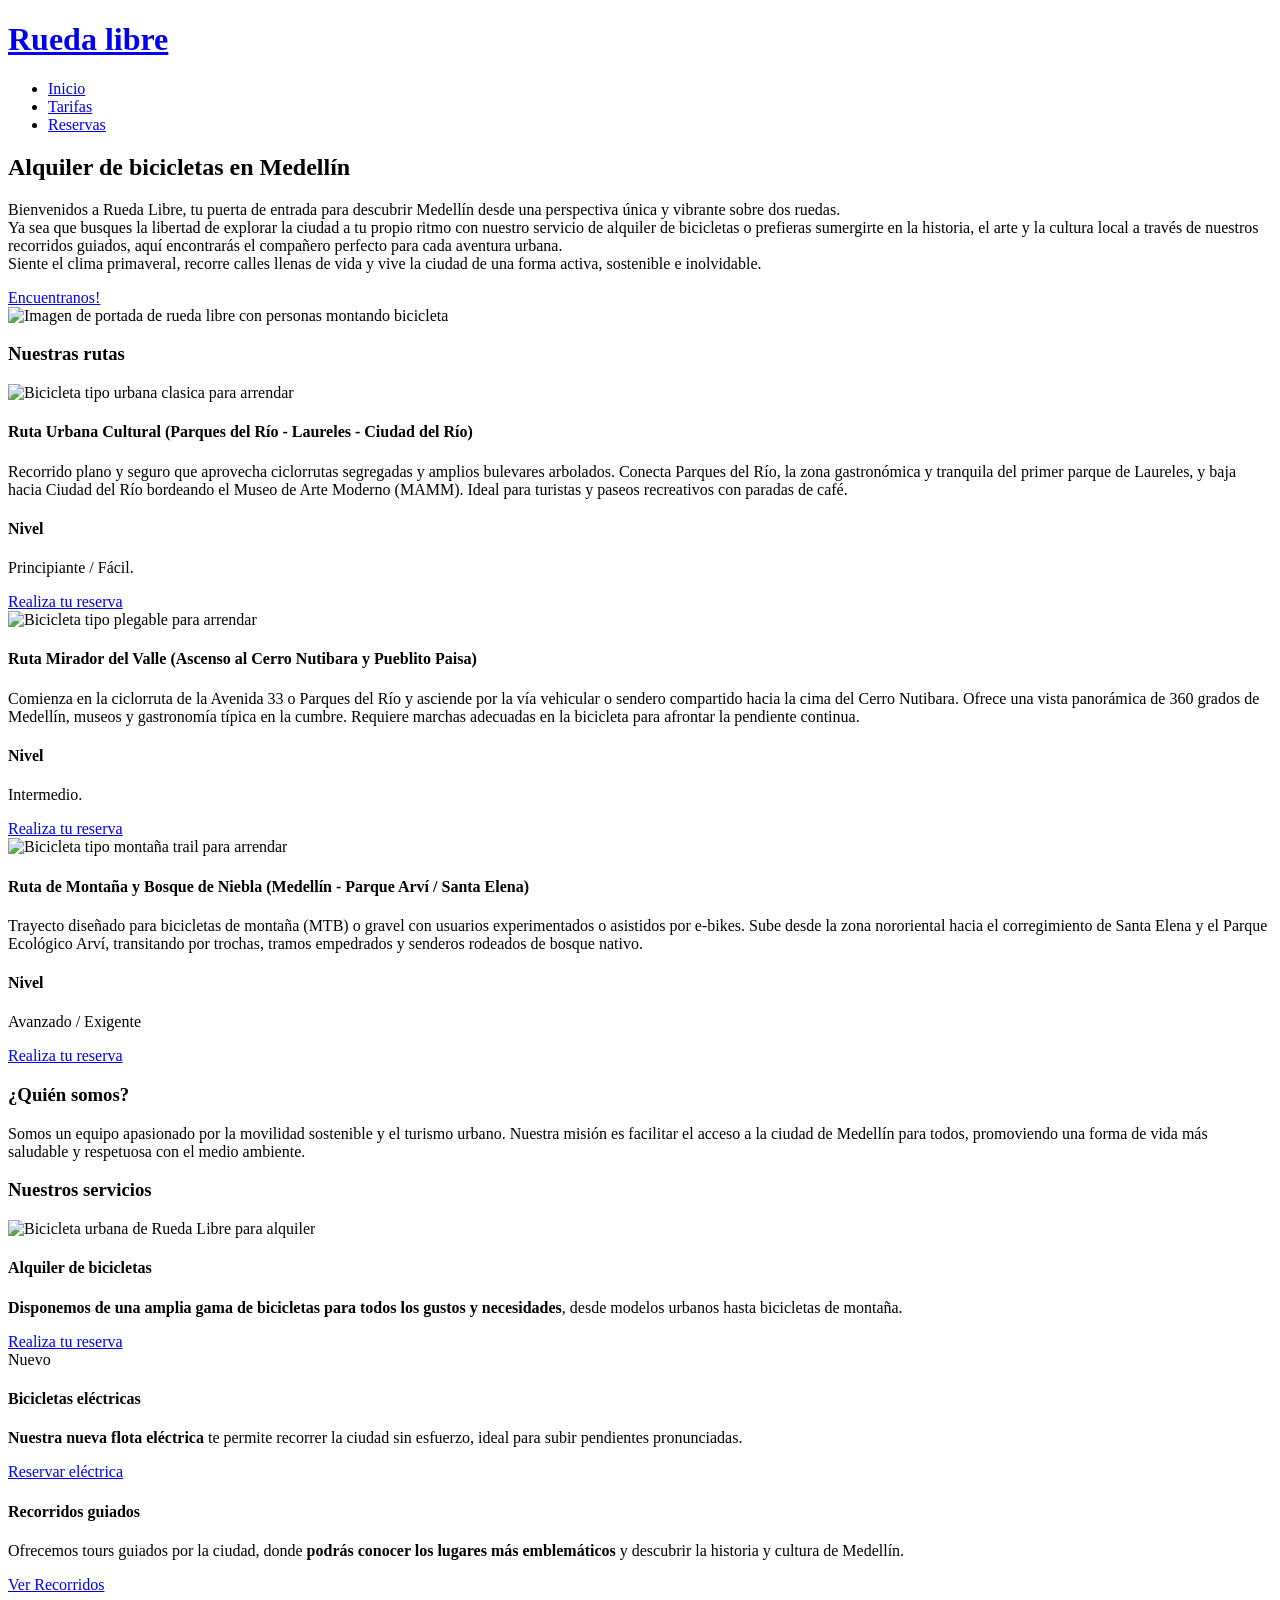
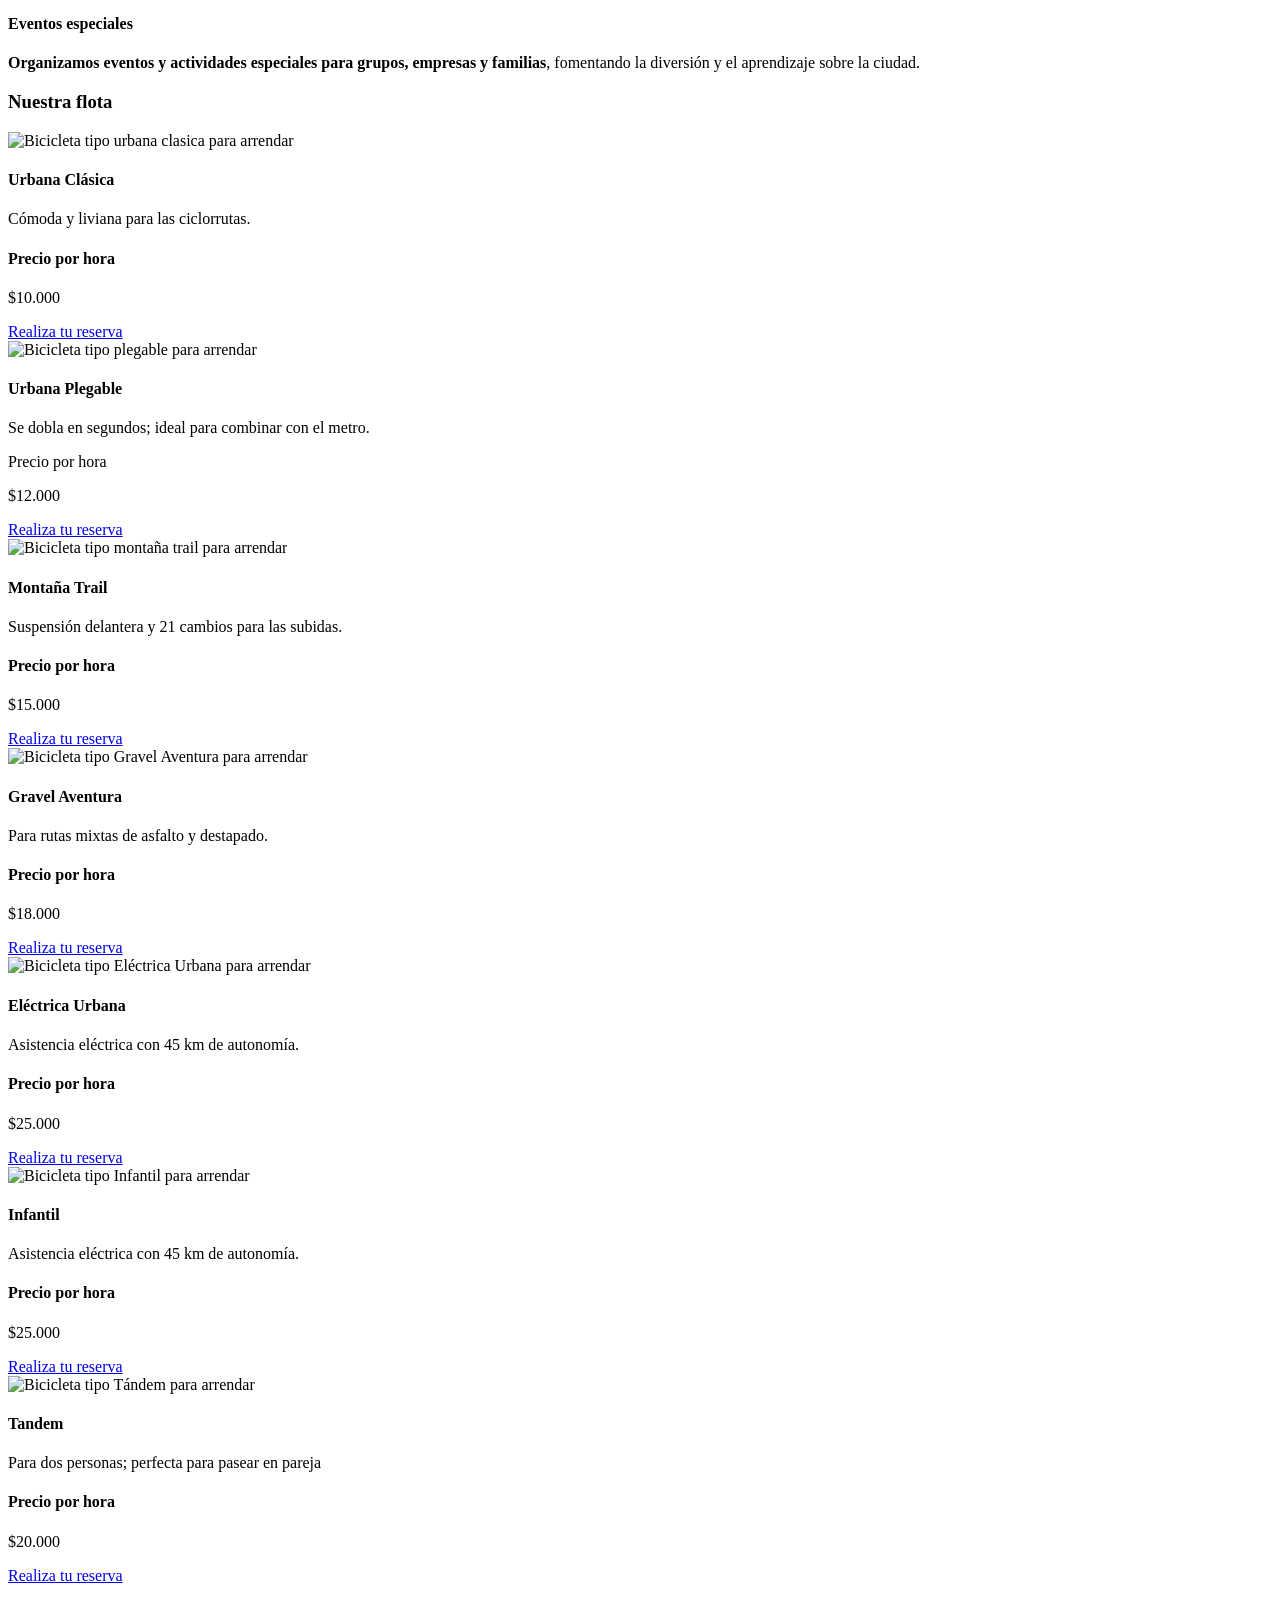
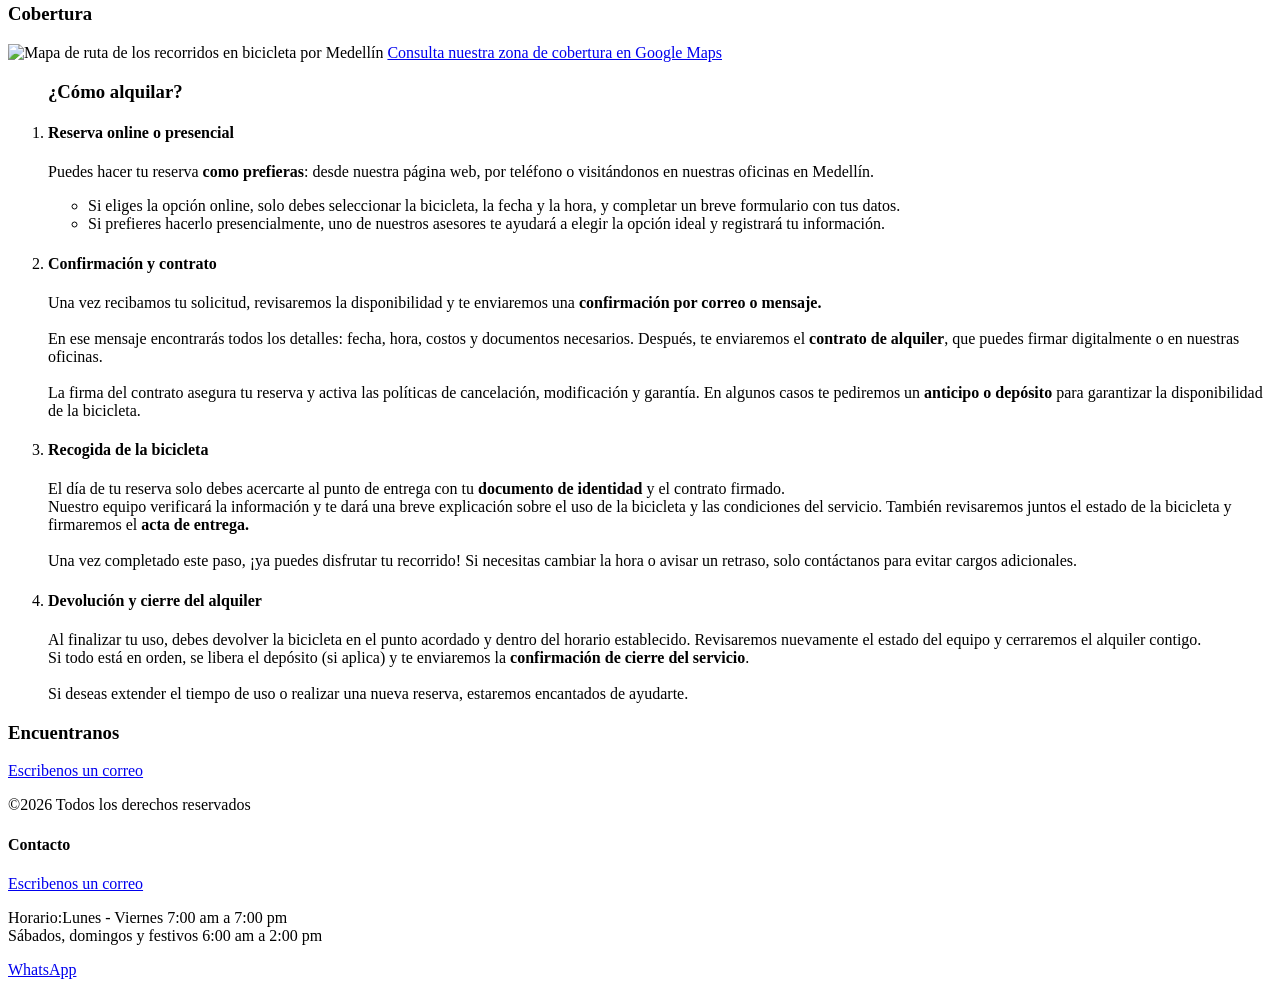
==== index.html @ 71b0d9c7 "feat(repo):Correción de rutas de imagenes inicio" ====
<!DOCTYPE html>
<html lang="es">
<head>
    <meta charset="UTF-8">
    <meta name="viewport" content="width=device-width, initial-scale=1.0">
    <meta name="description" content="Alquiler de bicicletas y recorridos guiados por la ciudad de Medellín">
    <title>Rueda Libre | Alquiler de bicicletas en Medellín</title>
    <link rel="preconnect" href="https://fonts.googleapis.com">
    <link rel="preconnect" href="https://fonts.gstatic.com" crossorigin>
    <link href="https://fonts.googleapis.com/css2?family=Montserrat:ital,wght@0,100..900;1,100..900&family=Open+Sans:ital,wght@0,300..800;1,300..800&family=Roboto:ital,wght@0,100..900;1,100..900&display=swap" rel="stylesheet">   
    <link rel="stylesheet" href="css/styles.css">
</head>

<body>
    <header>
        <a href="index.html" class="titulo">
        <h1 >Rueda libre</h1>
        </a>
        <nav>
            <ul id="menu">
                <li><a href="index.html" class="activo">Inicio</a></li>
                <li><a href=".\paginas\tarifas.html">Tarifas</a></li>
                <li><a href=".\paginas\reservas.html">Reservas</a></li>
            </ul>
        </nav>
        
    </header>

    <main>
        <div>
        <section class="grid-inicio">
            <article class="tarjeta-inicio">
            <h2>Alquiler de bicicletas en Medellín</h2>
            
            <p>Bienvenidos a Rueda Libre, tu puerta de entrada para descubrir Medellín desde una perspectiva única y vibrante sobre dos ruedas. <br>Ya sea que busques la libertad de explorar la ciudad a tu propio ritmo con nuestro servicio de alquiler de bicicletas o prefieras sumergirte en la historia, el arte y la cultura local a través de nuestros recorridos guiados, aquí encontrarás el compañero perfecto para cada aventura urbana. <br> Siente el clima primaveral, recorre calles llenas de vida y vive la ciudad de una forma activa, sostenible e inolvidable.</p>
            
            <a href="#encuentranos" class="btn-accion">Encuentranos!</a>
            </article>
            <section >
            <article>
                <img src=".\img\portada.jpeg" alt="Imagen de portada de rueda libre con personas montando bicicleta" id="imagen-portada">
                
                </section>
                

            </article>
        </div>
        <section class="seccion-flota">
            <h3>Nuestras rutas</h3>
            <div class="rutas-guiadas">
                <article class="tarjeta-rutas-guiadas">     
                    <img src=".\img\ruta1.jpeg" alt="Bicicleta tipo urbana clasica para arrendar" class="imagen-nuestra-flota">
                    <h4>Ruta Urbana Cultural (Parques del Río - Laureles - Ciudad del Río)</h4>
                    <p>Recorrido plano y seguro que aprovecha ciclorrutas segregadas y amplios bulevares arbolados. Conecta Parques del Río, la zona gastronómica y tranquila del primer parque de Laureles, y baja hacia Ciudad del Río bordeando el Museo de Arte Moderno (MAMM). Ideal para turistas y paseos recreativos con paradas de café.</p>
                    <h4>Nivel</h4>
                    <p>Principiante / Fácil.</p>
                    <a href="\paginas\reservas.html" class="btn-accion">Realiza tu reserva</a>
                </article>
                <article class="tarjeta-nuestra-flota">     
                    <img src=".\img\ruta2.jpeg" alt="Bicicleta tipo plegable para arrendar" class="imagen-nuestra-flota">
                    <h4>Ruta Mirador del Valle (Ascenso al Cerro Nutibara y Pueblito Paisa)</h4>
                    <p>Comienza en la ciclorruta de la Avenida 33 o Parques del Río y asciende por la vía vehicular o sendero compartido hacia la cima del Cerro Nutibara. Ofrece una vista panorámica de 360 grados de Medellín, museos y gastronomía típica en la cumbre. Requiere marchas adecuadas en la bicicleta para afrontar la pendiente continua.</p>
                    <h4>Nivel</h4>
                    <p>Intermedio.</p>
                    <a href="\paginas\reservas.html" class="btn-accion">Realiza tu reserva</a>
                </article>
                <article class="tarjeta-nuestra-flota">     
                    <img src=".\img\ruta3.jpeg" alt="Bicicleta tipo montaña trail para arrendar" class="imagen-nuestra-flota">
                    <h4>Ruta de Montaña y Bosque de Niebla (Medellín - Parque Arví / Santa Elena)</h4>
                    <p>Trayecto diseñado para bicicletas de montaña (MTB) o gravel con usuarios experimentados o asistidos por e-bikes. Sube desde la zona nororiental hacia el corregimiento de Santa Elena y el Parque Ecológico Arví, transitando por trochas, tramos empedrados y senderos rodeados de bosque nativo.</p>
                    <h4>Nivel</h4>
                    <p>Avanzado / Exigente</p>
                    <a href="\paginas\reservas.html" class="btn-accion">Realiza tu reserva</a>
                </article>
            </div>
        </section>
        <h3>¿Quién somos?</h3>
        <p>Somos un equipo apasionado por la movilidad sostenible y el turismo urbano. Nuestra misión es facilitar el acceso a la ciudad de Medellín para todos, promoviendo una forma de vida más saludable y respetuosa con el medio ambiente.</p>

        <section>
            <h3>Nuestros servicios</h3>        
            
            <div class="contenedor-servicios">
                <article class="tarjeta-servicio">
                    <img src=".\img\bicicleta.png" alt="Bicicleta urbana de Rueda Libre para alquiler" id="imagen-nuestros-servicios">
                    <h4>Alquiler de bicicletas</h4>
                    <p><strong>Disponemos de una amplia gama de bicicletas para todos los gustos y necesidades</strong>, desde modelos urbanos hasta bicicletas de montaña.</p>
                    <a href="\paginas\reservas.html" class="btn-accion">Realiza tu reserva</a>
                </article>

                <article class="tarjeta-servicio">
                    <span class="etiqueta-nuevo">Nuevo</span>
                    <h4>Bicicletas eléctricas</h4>
                    <p><strong>Nuestra nueva flota eléctrica</strong> te permite recorrer la ciudad sin esfuerzo, ideal para subir pendientes pronunciadas.</p>
                    <a href="paginas/reservas.html" class="btn-accion">Reservar eléctrica</a>
                </article>

                <article class="tarjeta-servicio">
                    <h4>Recorridos guiados</h4>
                    <p>Ofrecemos tours guiados por la ciudad, donde <strong>podrás conocer los lugares más emblemáticos</strong> y descubrir la historia y cultura de Medellín.</p>
                    <a href=".\paginas\tarifas.html#recorridos" class="btn-accion">Ver Recorridos</a>
                </article>

                <article class="tarjeta-servicio">
                    <h4>Eventos especiales</h4>
                    <p><strong>Organizamos eventos y actividades especiales para grupos, empresas y familias</strong>, fomentando la diversión y el aprendizaje sobre la ciudad.</p>
                </article>
            </div>
        </section>
        <section class="seccion-flota">
            <h3>Nuestra flota</h3>
            <div class="grid-flota">
                <article class="tarjeta-nuestra-flota">     
                    <img src=".\img\urbana-clasica.png" alt="Bicicleta tipo urbana clasica para arrendar" class="imagen-nuestra-flota">
                    <h4>Urbana Clásica</h4>
                    <p>Cómoda y liviana para las ciclorrutas.</p>
                    <h4>Precio por hora</h4>
                    <p>$10.000</p>
                    <a href="\paginas\reservas.html" class="btn-accion">Realiza tu reserva</a>
                </article>
                <article class="tarjeta-nuestra-flota">     
                    <img src=".\img\plegable.png" alt="Bicicleta tipo plegable para arrendar" class="imagen-nuestra-flota">
                    <h4>Urbana Plegable</h4>
                    <p>Se dobla en segundos; ideal para combinar con el metro.</p>
                    <git h4>Precio por hora</git>
                    <p>$12.000</p>
                    <a href="\paginas\reservas.html" class="btn-accion">Realiza tu reserva</a>
                </article>
                <article class="tarjeta-nuestra-flota">     
                    <img src=".\img\trail.avif" alt="Bicicleta tipo montaña trail para arrendar" class="imagen-nuestra-flota">
                    <h4>Montaña Trail</h4>
                    <p>Suspensión delantera y 21 cambios para las subidas.</p>
                    <h4>Precio por hora</h4>
                    <p>$15.000</p>
                    <a href="\paginas\reservas.html" class="btn-accion">Realiza tu reserva</a>
                </article>
                <article class="tarjeta-nuestra-flota">     
                    <img src=".\img\gravel.webp" alt="Bicicleta tipo Gravel Aventura para arrendar" class="imagen-nuestra-flota">
                    <h4>Gravel Aventura</h4>
                    <p>Para rutas mixtas de asfalto y destapado.</p>
                    <h4>Precio por hora</h4>
                    <p>$18.000</p>
                    <a href="\paginas\reservas.html" class="btn-accion">Realiza tu reserva</a>
                </article>
                <article class="tarjeta-nuestra-flota">     
                    <img src=".\img\electrica.png" alt="Bicicleta tipo Eléctrica Urbana para arrendar" class="imagen-nuestra-flota">
                    <h4>Eléctrica Urbana</h4>
                    <p>Asistencia eléctrica con 45 km de autonomía.</p>
                    <h4>Precio por hora</h4>
                    <p>$25.000</p>
                    <a href="\paginas\reservas.html" class="btn-accion">Realiza tu reserva</a>
                </article>
                <article class="tarjeta-nuestra-flota">     
                    <img src=".\img\infantil.avif" alt="Bicicleta tipo Infantil para arrendar" class="imagen-nuestra-flota">
                    <h4>Infantil</h4>
                    <p>Asistencia eléctrica con 45 km de autonomía.</p>
                    <h4>Precio por hora</h4>
                    <p>$25.000</p>
                    <a href="\paginas\reservas.html" class="btn-accion">Realiza tu reserva</a>
                </article>
                </article>
                <article class="tarjeta-nuestra-flota">     
                    <img src=".\img\tandem.webp" alt="Bicicleta tipo Tándem para arrendar" class="imagen-nuestra-flota">
                    <h4>Tandem</h4>
                    <p>Para dos personas; perfecta para pasear en pareja</p>
                    <h4>Precio por hora</h4>
                    <p>$20.000</p>
                    <a href="\paginas\reservas.html" class="btn-accion">Realiza tu reserva</a>
                </article>

            </div>


        </section>

        
        
        <aside class="cobertura">
            <h3>Cobertura</h3>
            <img src=".\img\OIP.webp" alt="Mapa de ruta de los recorridos en bicicleta por Medellín" class="imagen-cobertura">
            <a href="https://www.google.com/maps/@6.2470823,-75.5644168,12.75z?entry=ttu&g_ep=EgoyMDI2MTAxOC4wIKXMDSoASAFQAw%3D%3D" >Consulta nuestra zona de cobertura en Google Maps</a>
        </aside>

        <ol>
            <article>
                <h3>¿Cómo alquilar?</h3>
                <li>
                    <h4>Reserva online o presencial</h4>
                    <p>Puedes hacer tu reserva <strong>como prefieras</strong>: desde nuestra página web, por teléfono o visitándonos en nuestras oficinas en Medellín.</p>
                    <ul>
                        <li>Si eliges la opción online, solo debes seleccionar la bicicleta, la fecha y la hora, y completar un breve formulario con tus datos.</li>
                        <li>Si prefieres hacerlo presencialmente, uno de nuestros asesores te ayudará a elegir la opción ideal y registrará tu información.</li>
                    </ul>
                </li>
                
                <li>
                    <h4>Confirmación y contrato</h4>
                    <p>Una vez recibamos tu solicitud, revisaremos la disponibilidad y te enviaremos una <strong>confirmación por correo o mensaje.</strong><br><br>
                    En ese mensaje encontrarás todos los detalles: fecha, hora, costos y documentos necesarios.
                    Después, te enviaremos el <strong>contrato de alquiler</strong>, que puedes firmar digitalmente o en nuestras oficinas.<br><br>
                    La firma del contrato asegura tu reserva y activa las políticas de cancelación, modificación y garantía. En algunos casos te pediremos un <strong>anticipo o depósito</strong> para garantizar la disponibilidad de la bicicleta.</p>
                </li>
                
                <li>
                    <h4>Recogida de la bicicleta</h4>
                    <p>El día de tu reserva solo debes acercarte al punto de entrega con tu <strong>documento de identidad</strong> y el contrato firmado. <br>
                    Nuestro equipo verificará la información y te dará una breve explicación sobre el uso de la bicicleta y las condiciones del servicio.
                    También revisaremos juntos el estado de la bicicleta y firmaremos el <strong>acta de entrega.</strong> <br> <br>
                    Una vez completado este paso, ¡ya puedes disfrutar tu recorrido!
                    Si necesitas cambiar la hora o avisar un retraso, solo contáctanos para evitar cargos adicionales.</p>
                </li>
                
                <li>
                    <h4>Devolución y cierre del alquiler</h4>
                    <p>Al finalizar tu uso, debes devolver la bicicleta en el punto acordado y dentro del horario establecido.
                    Revisaremos nuevamente el estado del equipo y cerraremos el alquiler contigo. <br>
                    Si todo está en orden, se libera el depósito (si aplica) y te enviaremos la <strong>confirmación de cierre del servicio</strong>. <br> <br>
                    Si deseas extender el tiempo de uso o realizar una nueva reserva, estaremos encantados de ayudarte.</p>
                </li>
            </article>
        </ol>

        <h3 id="encuentranos">Encuentranos</h3>
        <a href="mailto:proyectosriwi@gmail.com">Escribenos un correo</a>
    </main>

    <footer>
        <p>&copy2026 Todos los derechos reservados</p>
        <div class="contacto">
        <h4>Contacto</h4>
        <a href="mailto:proyectosriwi@gmail.com">Escribenos un correo</a>
        </div>
        <p> Horario:Lunes - Viernes
            7:00 am a 7:00 pm <br>
            Sábados, domingos y festivos
            6:00 am a 2:00 pm
        </p>
    </footer>

    
    <a href="https://wa.me/573000000000" class="flotante-whatsapp" target="_blank" rel="noopener noreferrer">WhatsApp</a>
</body>
</html>
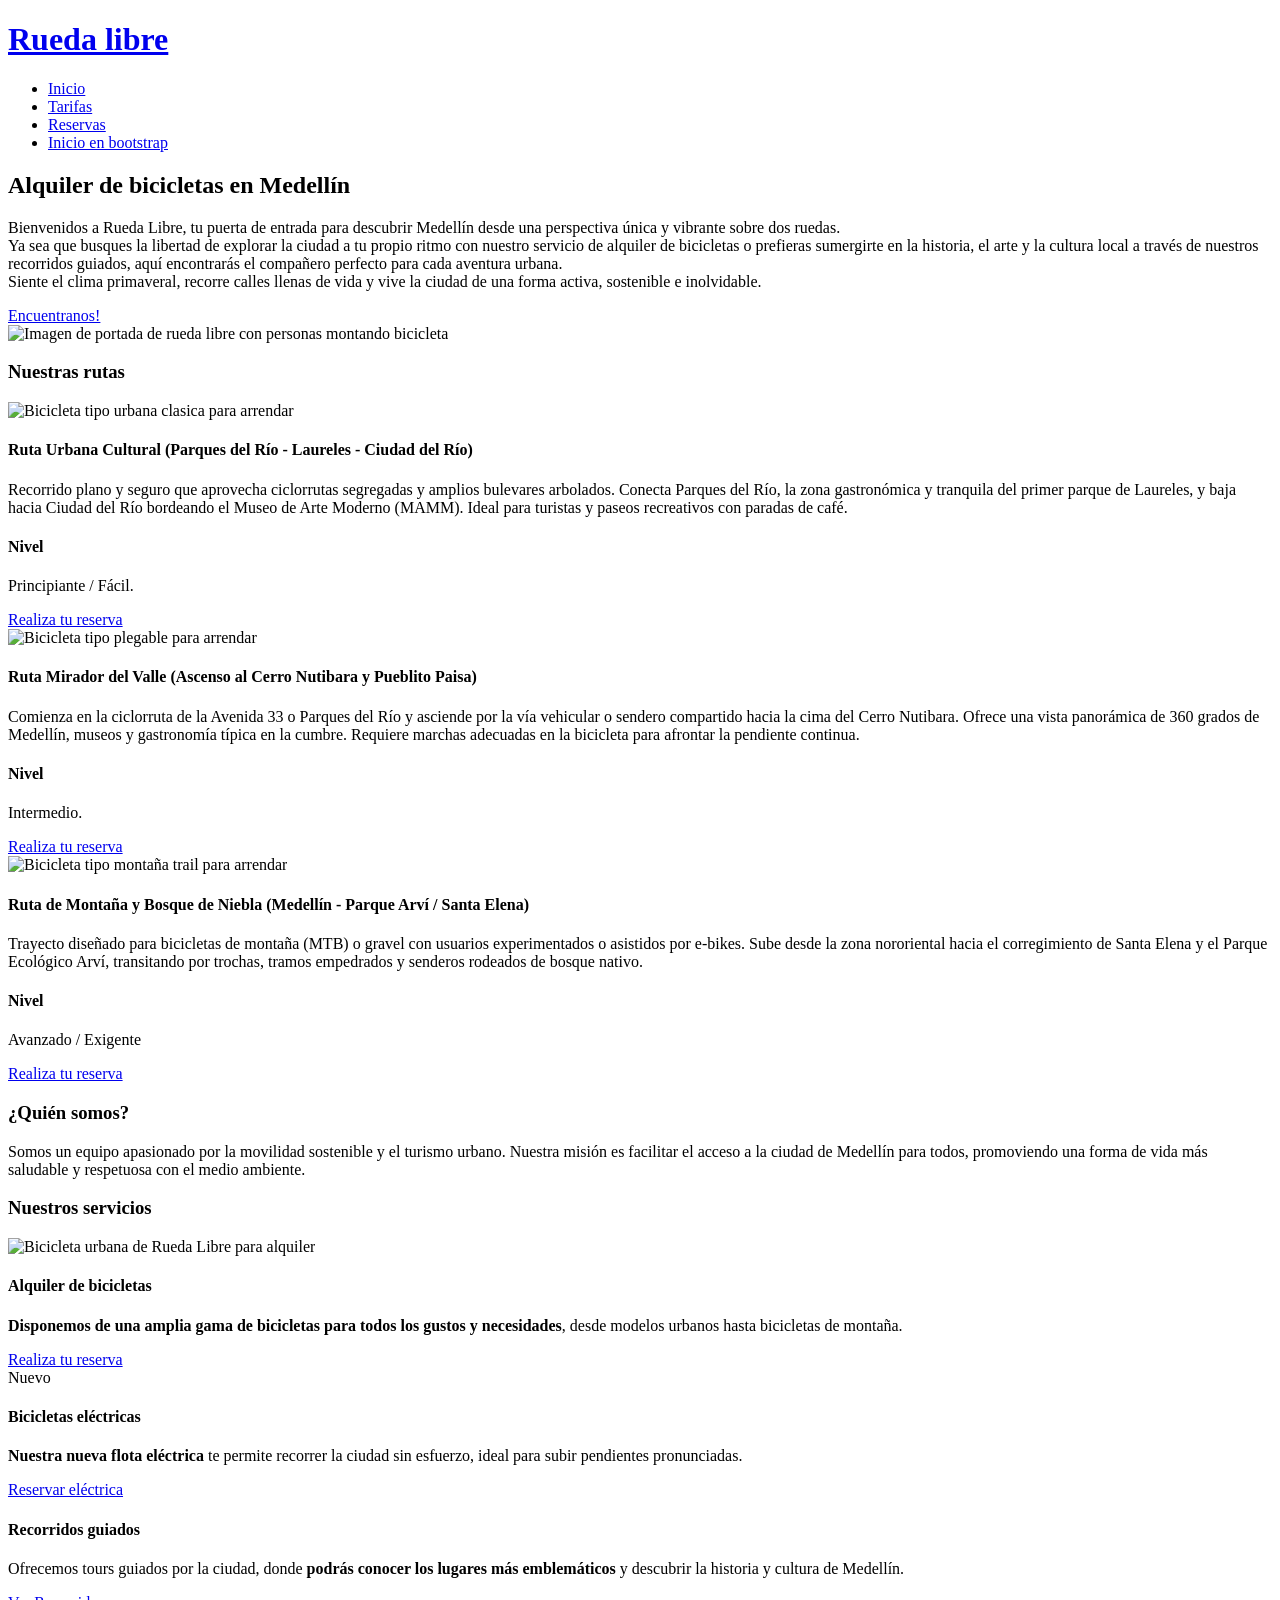
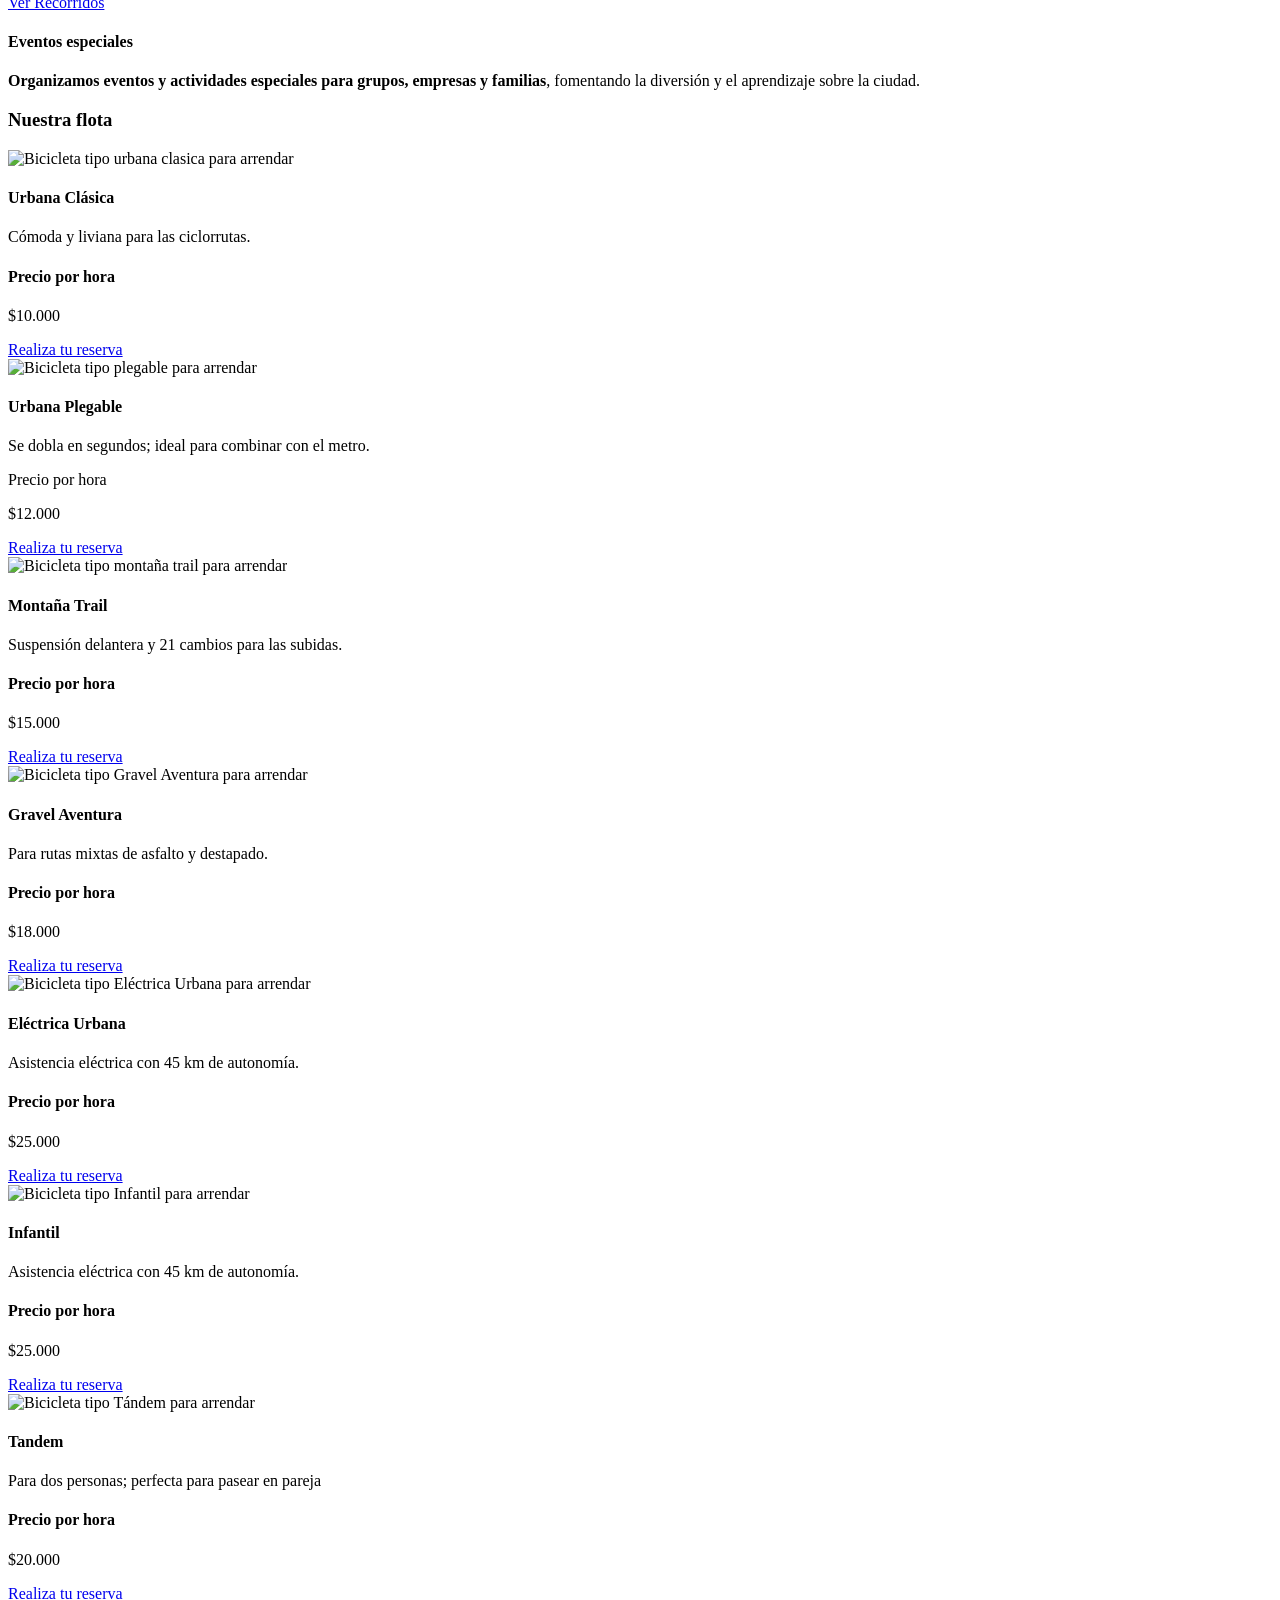
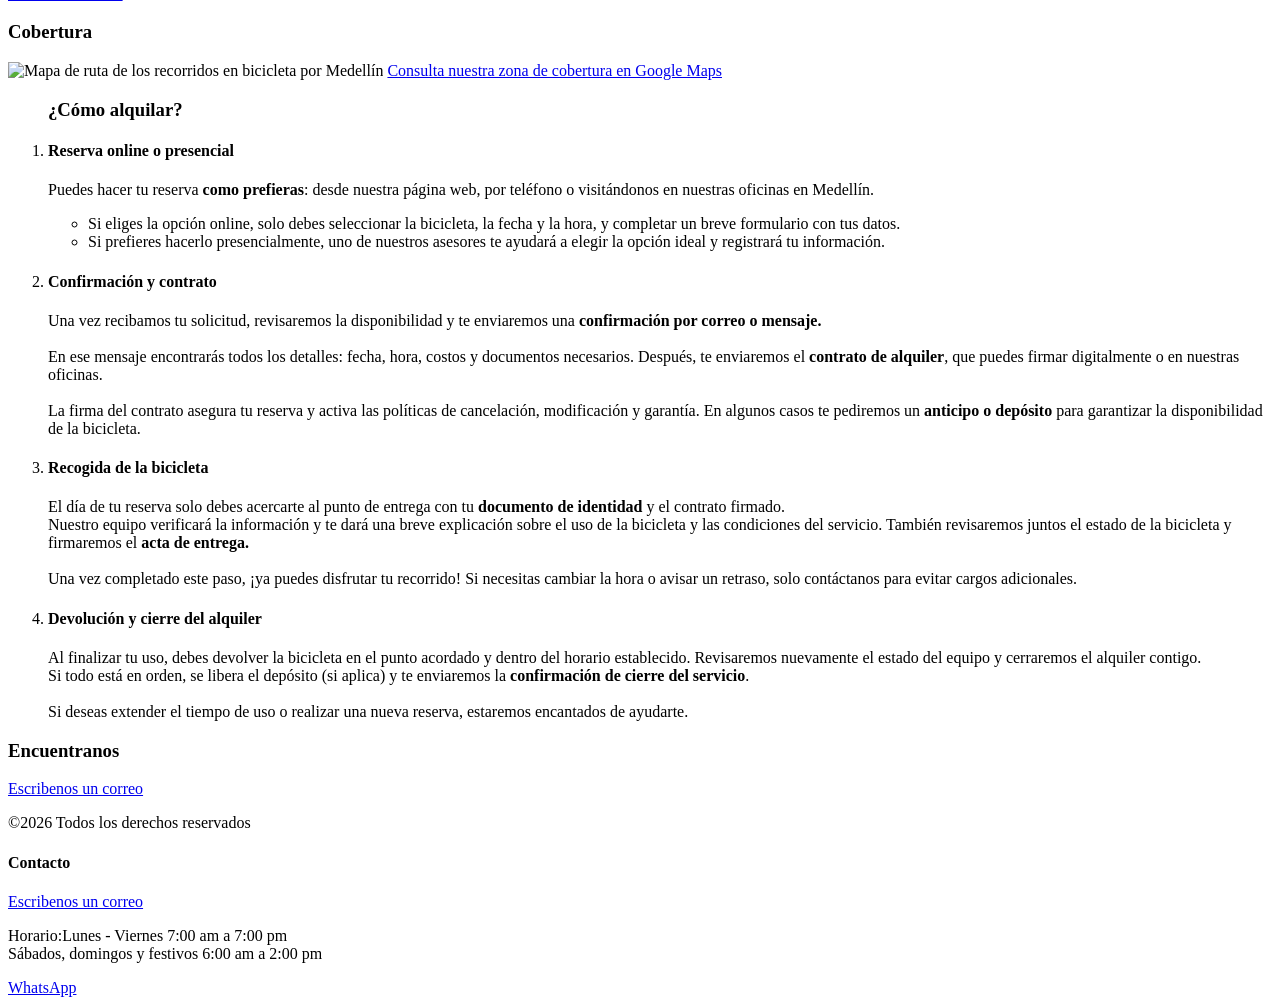
==== commit 26b5e8f8: "Inicio adaptado a bootstrap | Día 2 reto 3 finalizado" ====
--- a/index.html
+++ b/index.html
@@ -21,6 +21,7 @@
                 <li><a href="index.html" class="activo">Inicio</a></li>
                 <li><a href=".\paginas\tarifas.html">Tarifas</a></li>
                 <li><a href=".\paginas\reservas.html">Reservas</a></li>
+                <li><a href=".\paginas\index-bootstrap.html">Inicio en bootstrap</a></li>
             </ul>
         </nav>
         
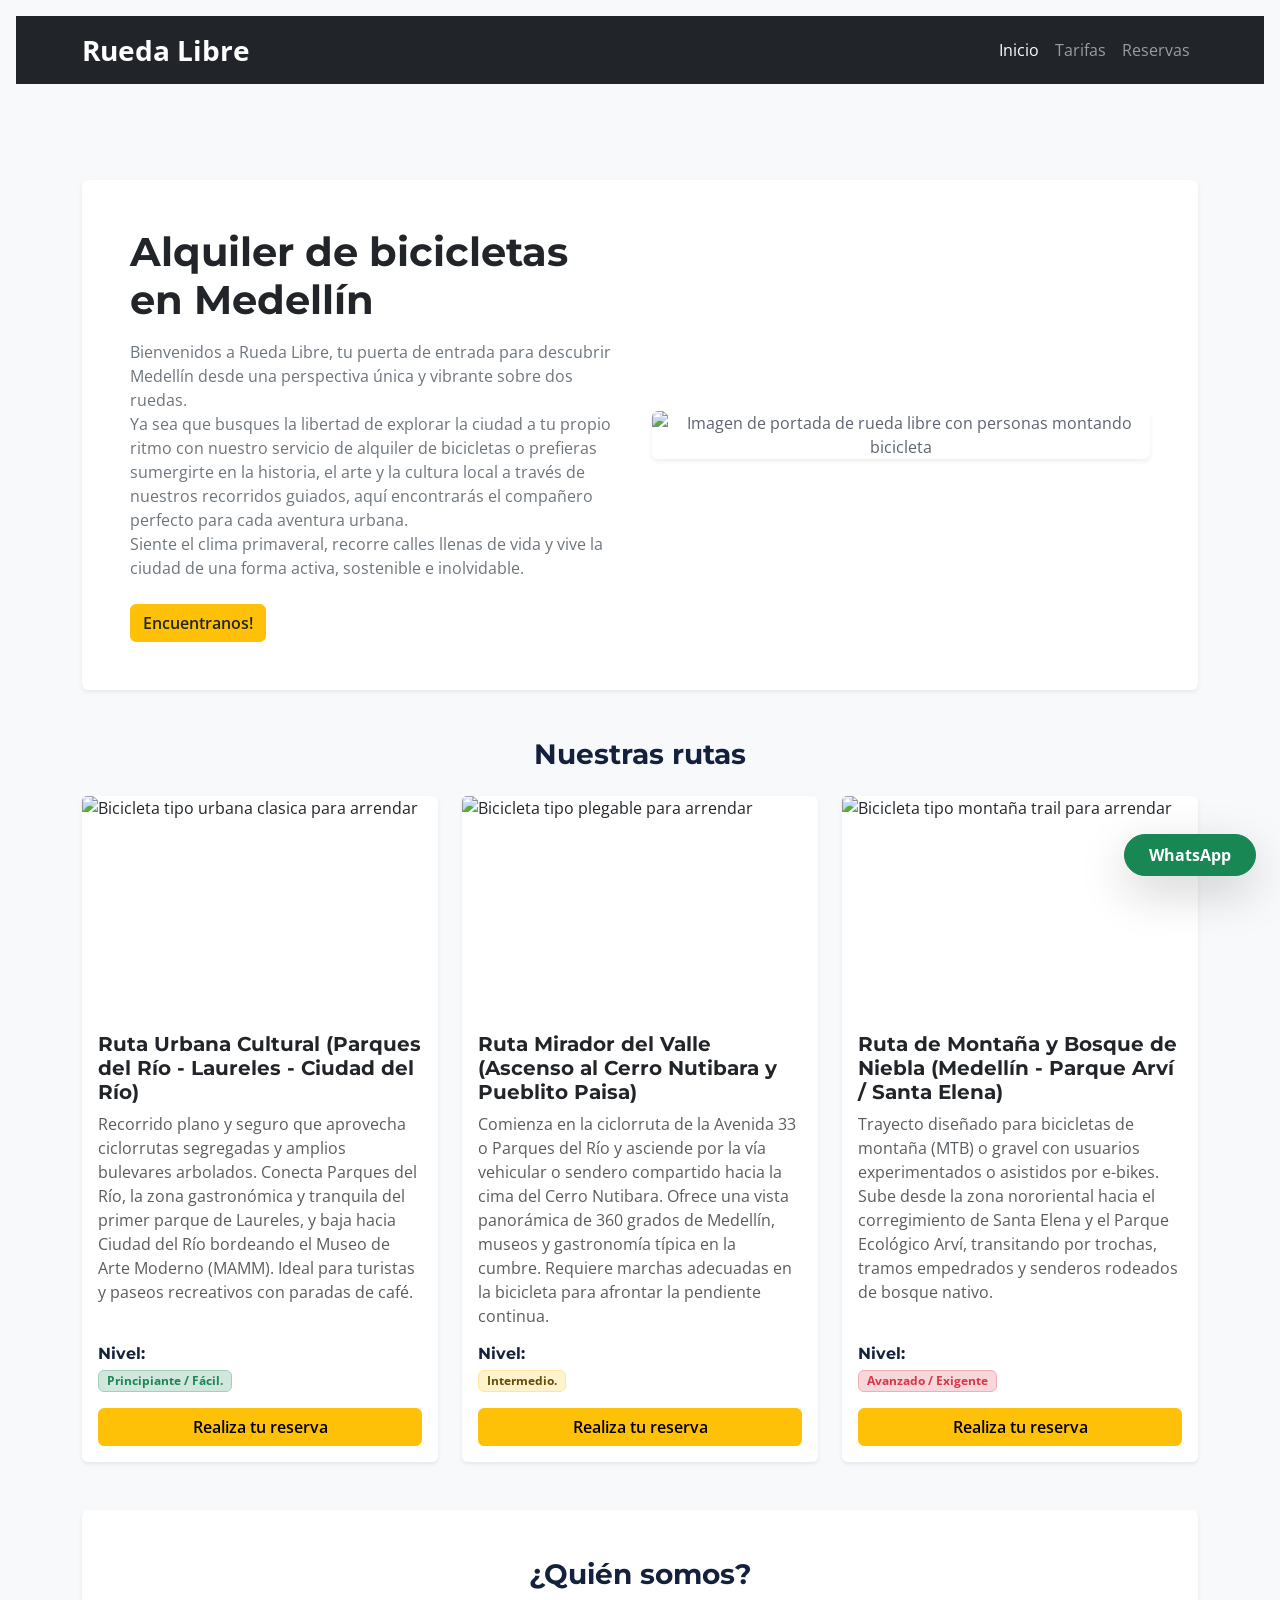
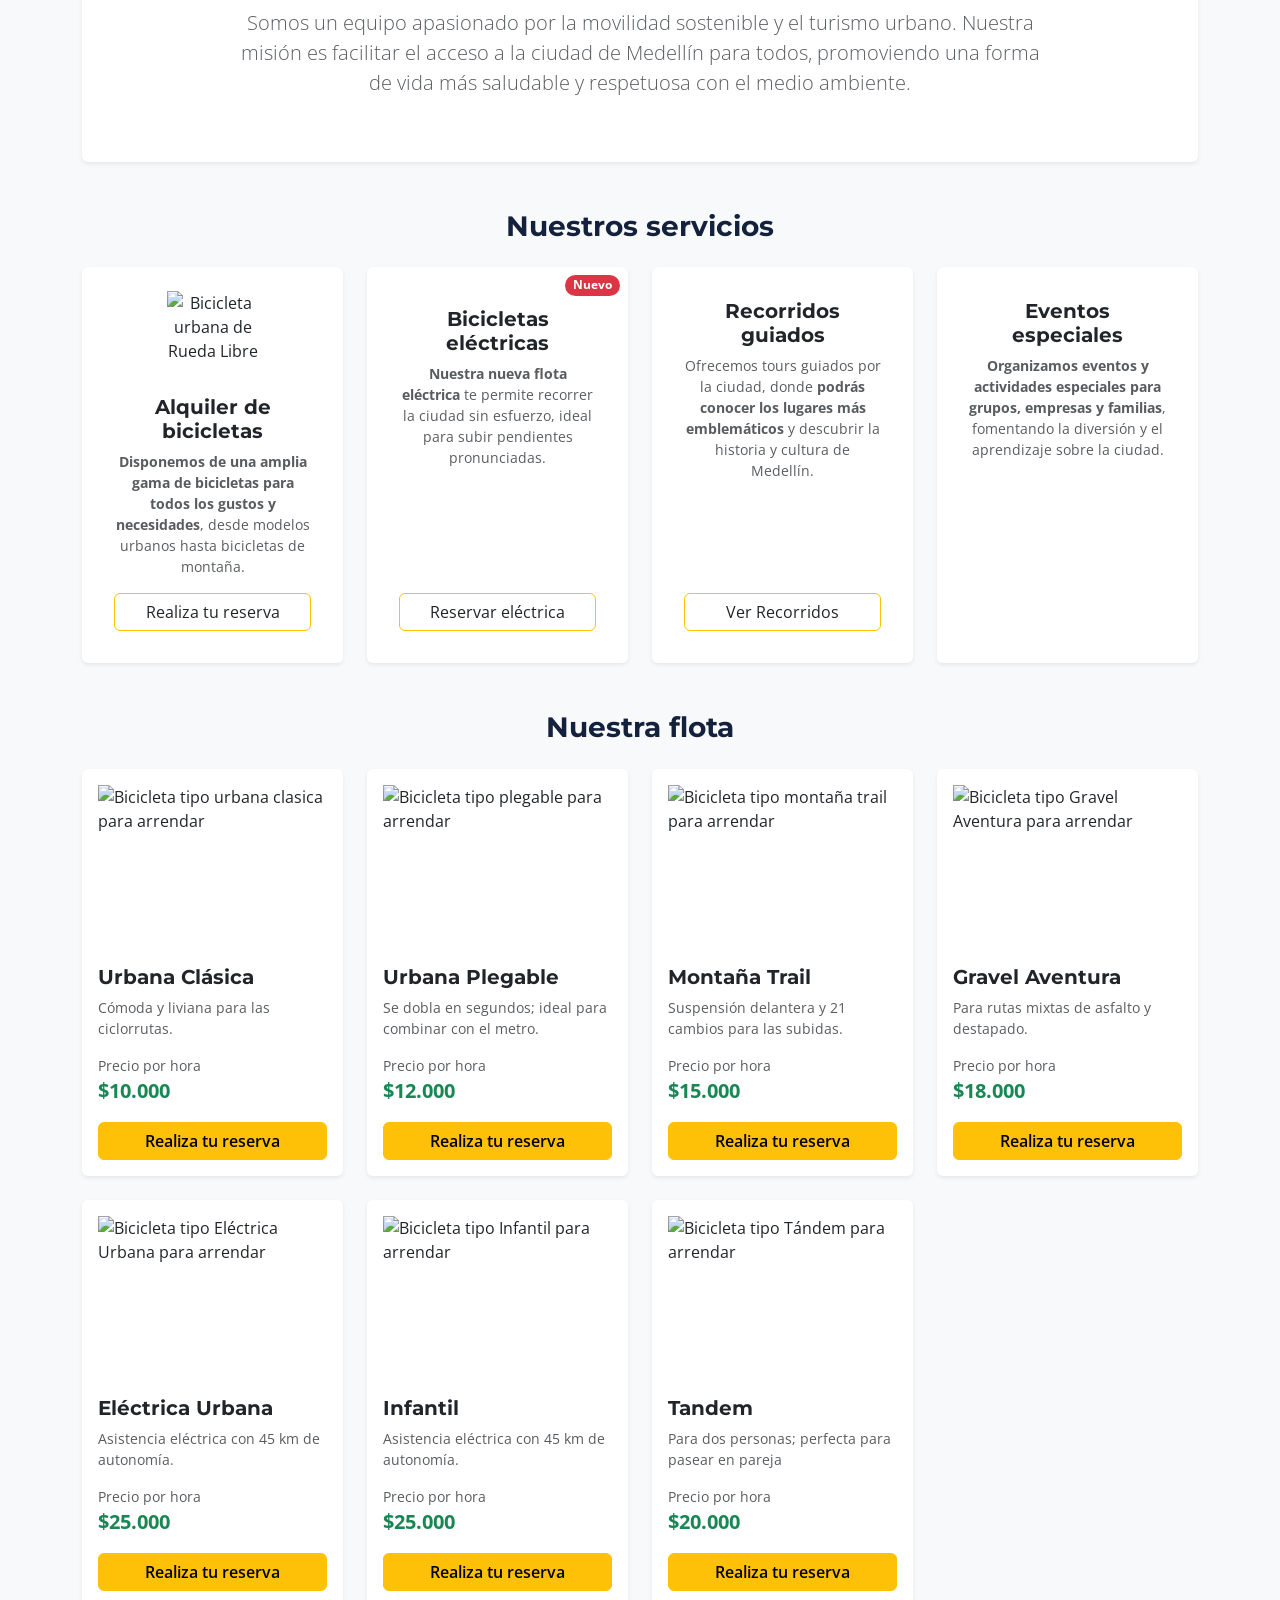
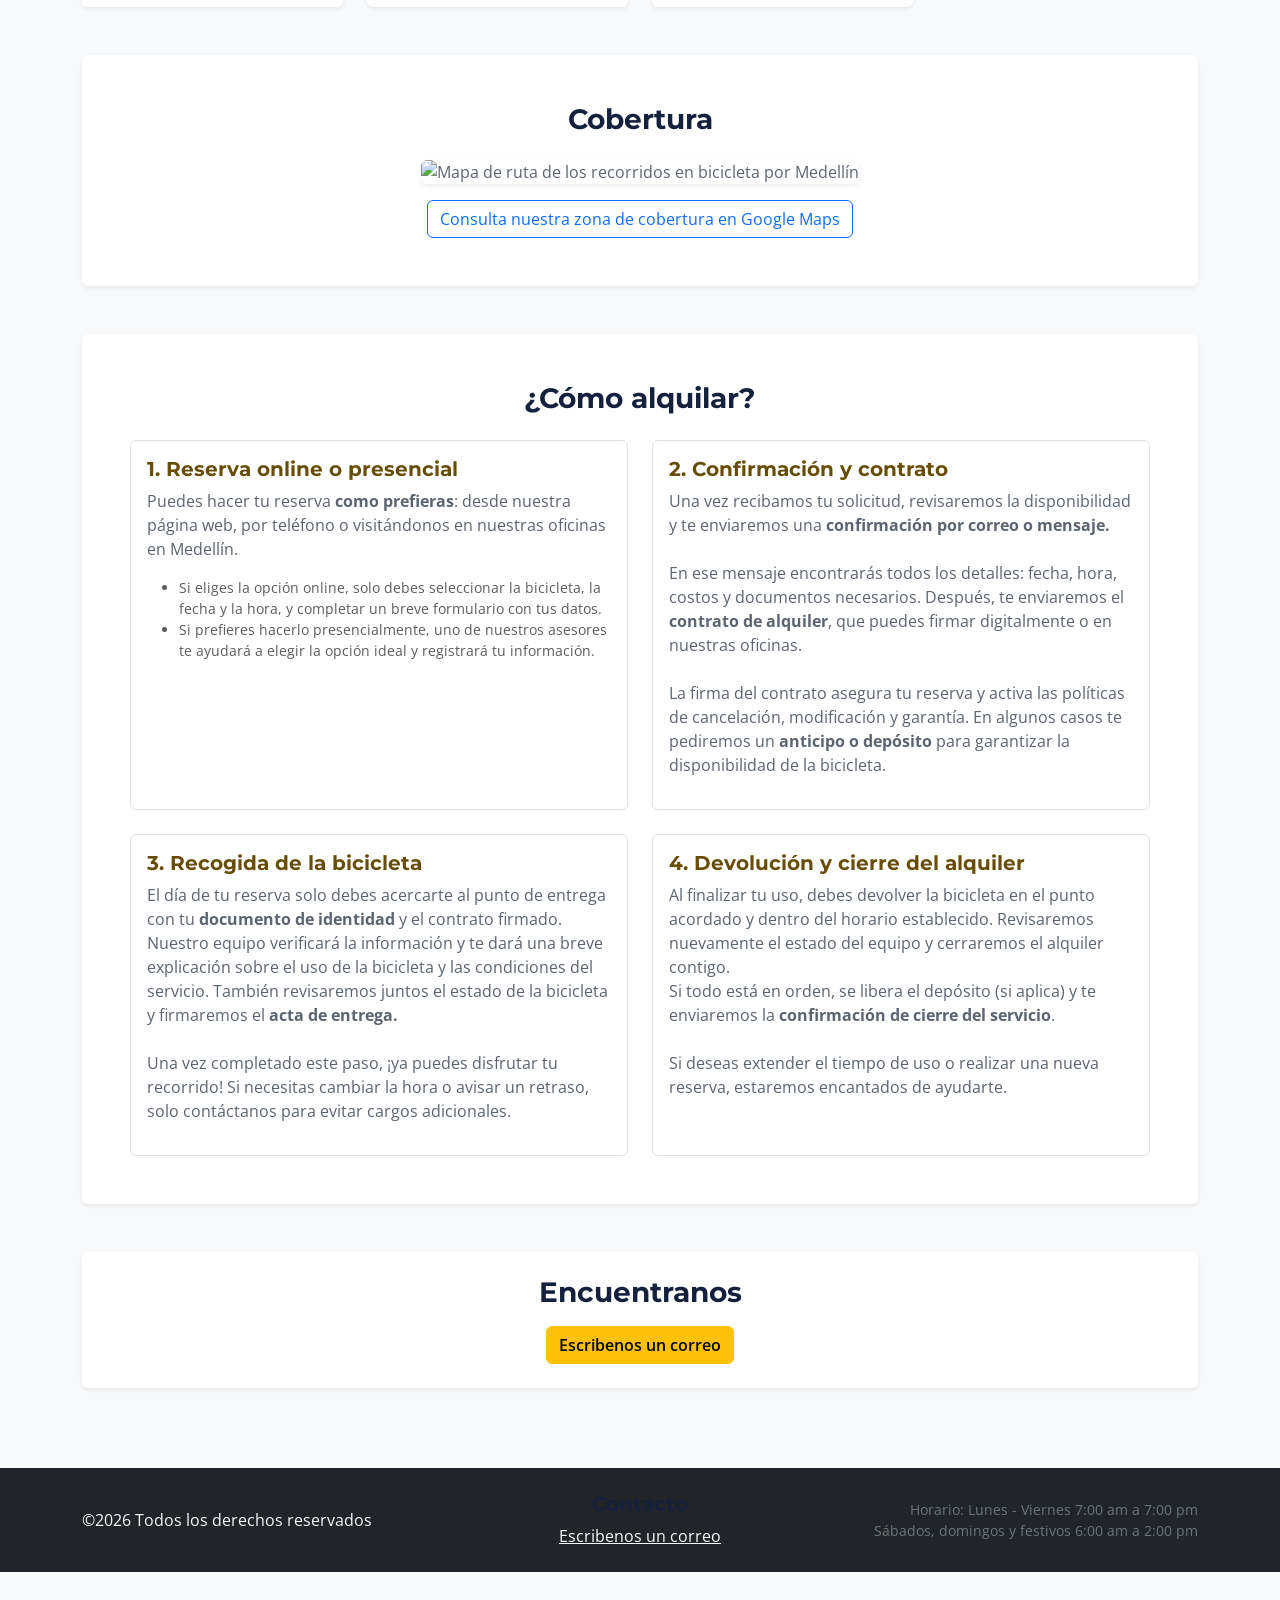
==== commit 57d2b929: "mitad de reto 4 semana 2" ====
--- a/index.html
+++ b/index.html
@@ -1,244 +1,799 @@
-<!DOCTYPE html>
+<!doctype html>
 <html lang="es">
-<head>
-    <meta charset="UTF-8">
-    <meta name="viewport" content="width=device-width, initial-scale=1.0">
-    <meta name="description" content="Alquiler de bicicletas y recorridos guiados por la ciudad de Medellín">
-    <title>Rueda Libre | Alquiler de bicicletas en Medellín</title>
-    <link rel="preconnect" href="https://fonts.googleapis.com">
-    <link rel="preconnect" href="https://fonts.gstatic.com" crossorigin>
-    <link href="https://fonts.googleapis.com/css2?family=Montserrat:ital,wght@0,100..900;1,100..900&family=Open+Sans:ital,wght@0,300..800;1,300..800&family=Roboto:ital,wght@0,100..900;1,100..900&display=swap" rel="stylesheet">   
-    <link rel="stylesheet" href="css/styles.css">
-</head>
-
-<body>
-    <header>
-        <a href="index.html" class="titulo">
-        <h1 >Rueda libre</h1>
+    <head>
+        <meta charset="UTF-8" />
+        <meta name="viewport" content="width=device-width, initial-scale=1.0" />
+        <meta
+            name="description"
+            content="Alquiler de bicicletas y recorridos guiados por la ciudad de Medellín"
+        />
+        <title>Rueda Libre | Alquiler de bicicletas en Medellín</title>
+
+        <!-- Fuentes de Google -->
+        <link rel="preconnect" href="https://fonts.googleapis.com" />
+        <link rel="preconnect" href="https://fonts.gstatic.com" crossorigin />
+        <link
+            href="https://fonts.googleapis.com/css2?family=Montserrat:ital,wght@0,100..900;1,100..900&family=Open+Sans:ital,wght@0,300..800;1,300..800&family=Roboto:ital,wght@0,100..900;1,100..900&display=swap"
+            rel="stylesheet"
+        />
+
+        <!-- Bootstrap 5.3 CSS -->
+        <link
+            href="https://cdn.jsdelivr.net/npm/bootstrap@5.3.3/dist/css/bootstrap.min.css"
+            rel="stylesheet"
+            integrity="sha384-QWTKZyjpPEjISv5WaRU9OFeRpok6YctnYmDr5pNlyT2bRjXh0JMhjY6hW+ALEwIH"
+            crossorigin="anonymous"
+        />
+
+        <!-- Estilos personalizados -->
+        <link rel="stylesheet" href="css/styles.css" />
+    </head>
+
+    <body class="bg-light">
+        <!-- Navegación -->
+        <header class="sticky-top">
+            <nav class="navbar navbar-expand-lg navbar-dark bg-dark">
+                <div class="container">
+                    <a class="navbar-brand fw-bold fs-3" href="index.html"
+                        >Rueda Libre</a
+                    >
+                    <button
+                        class="navbar-toggler"
+                        type="button"
+                        data-bs-toggle="collapse"
+                        data-bs-target="#menuNavegacion"
+                        aria-controls="menuNavegacion"
+                        aria-expanded="false"
+                        aria-label="Toggle navigation"
+                    >
+                        <span class="navbar-toggler-icon"></span>
+                    </button>
+                    <div class="collapse navbar-collapse" id="menuNavegacion">
+                        <ul class="navbar-nav ms-auto mb-2 mb-lg-0">
+                            <li class="nav-item">
+                                <a
+                                    class="nav-link active"
+                                    aria-current="page"
+                                    href="index.html"
+                                    >Inicio</a
+                                >
+                            </li>
+                            <li class="nav-item">
+                                <a
+                                    class="nav-link"
+                                    href=".\paginas\tarifas.html"
+                                    >Tarifas</a
+                                >
+                            </li>
+                            <li class="nav-item">
+                                <a
+                                    class="nav-link"
+                                    href=".\paginas\reservas.html"
+                                    >Reservas</a
+                                >
+                            </li>
+                        </ul>
+                    </div>
+                </div>
+            </nav>
+        </header>
+
+        <main class="container my-5">
+            <!-- Portada / Sección Inicio -->
+            <section class="p-4 p-md-5 mb-5 rounded bg-white shadow-sm">
+                <div class="row align-items-center g-4">
+                    <div class="col-lg-6">
+                        <h2 class="display-6 fw-bold text-dark mb-3">
+                            Alquiler de bicicletas en Medellín
+                        </h2>
+                        <p class="text-secondary">
+                            Bienvenidos a Rueda Libre, tu puerta de entrada para
+                            descubrir Medellín desde una perspectiva única y
+                            vibrante sobre dos ruedas. <br />Ya sea que busques
+                            la libertad de explorar la ciudad a tu propio ritmo
+                            con nuestro servicio de alquiler de bicicletas o
+                            prefieras sumergirte en la historia, el arte y la
+                            cultura local a través de nuestros recorridos
+                            guiados, aquí encontrarás el compañero perfecto para
+                            cada aventura urbana. <br />
+                            Siente el clima primaveral, recorre calles llenas de
+                            vida y vive la ciudad de una forma activa,
+                            sostenible e inolvidable.
+                        </p>
+                        <a
+                            href="#encuentranos"
+                            class="btn btn-warning text-dark fw-semibold mt-2"
+                            >Encuentranos!</a
+                        >
+                    </div>
+                    <div class="col-lg-6 text-center">
+                        <img
+                            src=".\img\portada.jpeg"
+                            alt="Imagen de portada de rueda libre con personas montando bicicleta"
+                            id="imagen-portada"
+                            class="img-fluid rounded shadow-sm"
+                        />
+                    </div>
+                </div>
+            </section>
+
+            <!-- Rutas Guiadas -->
+            <section class="mb-5">
+                <h3 class="fw-bold mb-4 text-center">Nuestras rutas</h3>
+                <div class="row g-4">
+                    <div class="col-12 col-md-4">
+                        <div class="card h-100 shadow-sm border-0">
+                            <img
+                                src=".\img\ruta1.jpeg"
+                                alt="Bicicleta tipo urbana clasica para arrendar"
+                                class="card-img-top object-fit-cover"
+                                style="height: 220px"
+                            />
+                            <div class="card-body d-flex flex-column">
+                                <h5 class="card-title fw-bold">
+                                    Ruta Urbana Cultural (Parques del Río -
+                                    Laureles - Ciudad del Río)
+                                </h5>
+                                <p class="card-text text-muted">
+                                    Recorrido plano y seguro que aprovecha
+                                    ciclorrutas segregadas y amplios bulevares
+                                    arbolados. Conecta Parques del Río, la zona
+                                    gastronómica y tranquila del primer parque
+                                    de Laureles, y baja hacia Ciudad del Río
+                                    bordeando el Museo de Arte Moderno (MAMM).
+                                    Ideal para turistas y paseos recreativos con
+                                    paradas de café.
+                                </p>
+                                <div class="mt-auto">
+                                    <h6 class="fw-bold mb-1">Nivel:</h6>
+                                    <p
+                                        class="badge bg-success-subtle text-success border border-success-subtle mb-3"
+                                    >
+                                        Principiante / Fácil.
+                                    </p>
+                                    <a
+                                        href="\paginas\reservas.html"
+                                        class="btn btn-warning w-100 fw-semibold"
+                                        >Realiza tu reserva</a
+                                    >
+                                </div>
+                            </div>
+                        </div>
+                    </div>
+
+                    <div class="col-12 col-md-4">
+                        <div class="card h-100 shadow-sm border-0">
+                            <img
+                                src=".\img\ruta2.jpeg"
+                                alt="Bicicleta tipo plegable para arrendar"
+                                class="card-img-top object-fit-cover"
+                                style="height: 220px"
+                            />
+                            <div class="card-body d-flex flex-column">
+                                <h5 class="card-title fw-bold">
+                                    Ruta Mirador del Valle (Ascenso al Cerro
+                                    Nutibara y Pueblito Paisa)
+                                </h5>
+                                <p class="card-text text-muted">
+                                    Comienza en la ciclorruta de la Avenida 33 o
+                                    Parques del Río y asciende por la vía
+                                    vehicular o sendero compartido hacia la cima
+                                    del Cerro Nutibara. Ofrece una vista
+                                    panorámica de 360 grados de Medellín, museos
+                                    y gastronomía típica en la cumbre. Requiere
+                                    marchas adecuadas en la bicicleta para
+                                    afrontar la pendiente continua.
+                                </p>
+                                <div class="mt-auto">
+                                    <h6 class="fw-bold mb-1">Nivel:</h6>
+                                    <p
+                                        class="badge bg-warning-subtle text-warning-emphasis border border-warning-subtle mb-3"
+                                    >
+                                        Intermedio.
+                                    </p>
+                                    <a
+                                        href="\paginas\reservas.html"
+                                        class="btn btn-warning w-100 fw-semibold"
+                                        >Realiza tu reserva</a
+                                    >
+                                </div>
+                            </div>
+                        </div>
+                    </div>
+
+                    <div class="col-12 col-md-4">
+                        <div class="card h-100 shadow-sm border-0">
+                            <img
+                                src=".\img\ruta3.jpeg"
+                                alt="Bicicleta tipo montaña trail para arrendar"
+                                class="card-img-top object-fit-cover"
+                                style="height: 220px"
+                            />
+                            <div class="card-body d-flex flex-column">
+                                <h5 class="card-title fw-bold">
+                                    Ruta de Montaña y Bosque de Niebla (Medellín
+                                    - Parque Arví / Santa Elena)
+                                </h5>
+                                <p class="card-text text-muted">
+                                    Trayecto diseñado para bicicletas de montaña
+                                    (MTB) o gravel con usuarios experimentados o
+                                    asistidos por e-bikes. Sube desde la zona
+                                    nororiental hacia el corregimiento de Santa
+                                    Elena y el Parque Ecológico Arví,
+                                    transitando por trochas, tramos empedrados y
+                                    senderos rodeados de bosque nativo.
+                                </p>
+                                <div class="mt-auto">
+                                    <h6 class="fw-bold mb-1">Nivel:</h6>
+                                    <p
+                                        class="badge bg-danger-subtle text-danger border border-danger-subtle mb-3"
+                                    >
+                                        Avanzado / Exigente
+                                    </p>
+                                    <a
+                                        href=".\paginas\reservas.html"
+                                        class="btn btn-warning w-100 fw-semibold"
+                                        >Realiza tu reserva</a
+                                    >
+                                </div>
+                            </div>
+                        </div>
+                    </div>
+                </div>
+            </section>
+
+            <!-- ¿Quiénes somos? -->
+            <section
+                class="bg-white p-4 p-md-5 rounded shadow-sm mb-5 text-center"
+            >
+                <h3 class="fw-bold mb-3">¿Quién somos?</h3>
+                <p class="lead text-muted mx-auto" style="max-width: 800px">
+                    Somos un equipo apasionado por la movilidad sostenible y el
+                    turismo urbano. Nuestra misión es facilitar el acceso a la
+                    ciudad de Medellín para todos, promoviendo una forma de vida
+                    más saludable y respetuosa con el medio ambiente.
+                </p>
+            </section>
+
+            <!-- Nuestros servicios -->
+            <section class="mb-5">
+                <h3 class="fw-bold mb-4 text-center">Nuestros servicios</h3>
+                <div class="row g-4">
+                    <div class="col-12 col-sm-6 col-lg-3">
+                        <div
+                            class="card h-100 shadow-sm border-0 text-center p-3"
+                        >
+                            <img
+                                src=".\img\bicicleta.png"
+                                alt="Bicicleta urbana de Rueda Libre para alquiler"
+                                id="imagen-nuestros-servicios"
+                                class="mx-auto my-2"
+                                style="height: 80px; object-fit: contain"
+                            />
+                            <div class="card-body d-flex flex-column">
+                                <h5 class="card-title fw-bold">
+                                    Alquiler de bicicletas
+                                </h5>
+                                <p class="card-text text-muted small">
+                                    <strong
+                                        >Disponemos de una amplia gama de
+                                        bicicletas para todos los gustos y
+                                        necesidades</strong
+                                    >, desde modelos urbanos hasta bicicletas de
+                                    montaña.
+                                </p>
+                                <a
+                                    href=".\paginas\reservas.html"
+                                    class="btn btn-outline-warning text-dark mt-auto"
+                                    >Realiza tu reserva</a
+                                >
+                            </div>
+                        </div>
+                    </div>
+
+                    <div class="col-12 col-sm-6 col-lg-3">
+                        <div
+                            class="card h-100 shadow-sm border-0 text-center p-3 position-relative"
+                        >
+                            <span
+                                class="position-absolute top-0 end-0 badge rounded-pill bg-danger m-2"
+                                >Nuevo</span
+                            >
+                            <div class="card-body d-flex flex-column pt-4">
+                                <h5 class="card-title fw-bold">
+                                    Bicicletas eléctricas
+                                </h5>
+                                <p class="card-text text-muted small">
+                                    <strong
+                                        >Nuestra nueva flota eléctrica</strong
+                                    >
+                                    te permite recorrer la ciudad sin esfuerzo,
+                                    ideal para subir pendientes pronunciadas.
+                                </p>
+                                <a
+                                    href=".\paginas\reservas.html"
+                                    class="btn btn-outline-warning text-dark mt-auto"
+                                    >Reservar eléctrica</a
+                                >
+                            </div>
+                        </div>
+                    </div>
+
+                    <div class="col-12 col-sm-6 col-lg-3">
+                        <div
+                            class="card h-100 shadow-sm border-0 text-center p-3"
+                        >
+                            <div class="card-body d-flex flex-column">
+                                <h5 class="card-title fw-bold">
+                                    Recorridos guiados
+                                </h5>
+                                <p class="card-text text-muted small">
+                                    Ofrecemos tours guiados por la ciudad, donde
+                                    <strong
+                                        >podrás conocer los lugares más
+                                        emblemáticos</strong
+                                    >
+                                    y descubrir la historia y cultura de
+                                    Medellín.
+                                </p>
+                                <a
+                                    href=".\paginas\tarifas.html#recorridos"
+                                    class="btn btn-outline-warning text-dark mt-auto"
+                                    >Ver Recorridos</a
+                                >
+                            </div>
+                        </div>
+                    </div>
+
+                    <div class="col-12 col-sm-6 col-lg-3">
+                        <div
+                            class="card h-100 shadow-sm border-0 text-center p-3"
+                        >
+                            <div class="card-body d-flex flex-column">
+                                <h5 class="card-title fw-bold">
+                                    Eventos especiales
+                                </h5>
+                                <p class="card-text text-muted small">
+                                    <strong
+                                        >Organizamos eventos y actividades
+                                        especiales para grupos, empresas y
+                                        familias</strong
+                                    >, fomentando la diversión y el aprendizaje
+                                    sobre la ciudad.
+                                </p>
+                            </div>
+                        </div>
+                    </div>
+                </div>
+            </section>
+
+            <!-- Nuestra flota -->
+            <section class="mb-5">
+                <h3 class="fw-bold mb-4 text-center">Nuestra flota</h3>
+                <div
+                    class="row row-cols-1 row-cols-sm-2 row-cols-md-3 row-cols-lg-4 g-4"
+                >
+                    <!-- Urbana Clásica -->
+                    <div class="col">
+                        <div class="card h-100 shadow-sm border-0">
+                            <img
+                                src=".\img\urbana-clasica.png"
+                                alt="Bicicleta tipo urbana clasica para arrendar"
+                                class="card-img-top object-fit-contain p-3"
+                                style="height: 180px"
+                            />
+                            <div class="card-body d-flex flex-column">
+                                <h5 class="card-title fw-bold">
+                                    Urbana Clásica
+                                </h5>
+                                <p class="card-text text-muted small">
+                                    Cómoda y liviana para las ciclorrutas.
+                                </p>
+                                <div class="mt-auto">
+                                    <span class="d-block text-muted small"
+                                        >Precio por hora</span
+                                    >
+                                    <p class="text-success fw-bold fs-5 mb-3">
+                                        $10.000
+                                    </p>
+                                    <a
+                                        href=".\paginas\reservas.html"
+                                        class="btn btn-warning w-100 fw-semibold"
+                                        >Realiza tu reserva</a
+                                    >
+                                </div>
+                            </div>
+                        </div>
+                    </div>
+
+                    <!-- Urbana Plegable -->
+                    <div class="col">
+                        <div class="card h-100 shadow-sm border-0">
+                            <img
+                                src=".\img\plegable.png"
+                                alt="Bicicleta tipo plegable para arrendar"
+                                class="card-img-top object-fit-contain p-3"
+                                style="height: 180px"
+                            />
+                            <div class="card-body d-flex flex-column">
+                                <h5 class="card-title fw-bold">
+                                    Urbana Plegable
+                                </h5>
+                                <p class="card-text text-muted small">
+                                    Se dobla en segundos; ideal para combinar
+                                    con el metro.
+                                </p>
+                                <div class="mt-auto">
+                                    <span class="d-block text-muted small"
+                                        >Precio por hora</span
+                                    >
+                                    <p class="text-success fw-bold fs-5 mb-3">
+                                        $12.000
+                                    </p>
+                                    <a
+                                        href=".\paginas\reservas.html"
+                                        class="btn btn-warning w-100 fw-semibold"
+                                        >Realiza tu reserva</a
+                                    >
+                                </div>
+                            </div>
+                        </div>
+                    </div>
+
+                    <!-- Montaña Trail -->
+                    <div class="col">
+                        <div class="card h-100 shadow-sm border-0">
+                            <img
+                                src=".\img\trail.avif"
+                                alt="Bicicleta tipo montaña trail para arrendar"
+                                class="card-img-top object-fit-contain p-3"
+                                style="height: 180px"
+                            />
+                            <div class="card-body d-flex flex-column">
+                                <h5 class="card-title fw-bold">
+                                    Montaña Trail
+                                </h5>
+                                <p class="card-text text-muted small">
+                                    Suspensión delantera y 21 cambios para las
+                                    subidas.
+                                </p>
+                                <div class="mt-auto">
+                                    <span class="d-block text-muted small"
+                                        >Precio por hora</span
+                                    >
+                                    <p class="text-success fw-bold fs-5 mb-3">
+                                        $15.000
+                                    </p>
+                                    <a
+                                        href=".\paginas\reservas.html"
+                                        class="btn btn-warning w-100 fw-semibold"
+                                        >Realiza tu reserva</a
+                                    >
+                                </div>
+                            </div>
+                        </div>
+                    </div>
+
+                    <!-- Gravel Aventura -->
+                    <div class="col">
+                        <div class="card h-100 shadow-sm border-0">
+                            <img
+                                src=".\img\gravel.webp"
+                                alt="Bicicleta tipo Gravel Aventura para arrendar"
+                                class="card-img-top object-fit-contain p-3"
+                                style="height: 180px"
+                            />
+                            <div class="card-body d-flex flex-column">
+                                <h5 class="card-title fw-bold">
+                                    Gravel Aventura
+                                </h5>
+                                <p class="card-text text-muted small">
+                                    Para rutas mixtas de asfalto y destapado.
+                                </p>
+                                <div class="mt-auto">
+                                    <span class="d-block text-muted small"
+                                        >Precio por hora</span
+                                    >
+                                    <p class="text-success fw-bold fs-5 mb-3">
+                                        $18.000
+                                    </p>
+                                    <a
+                                        href=".\paginas\reservas.html"
+                                        class="btn btn-warning w-100 fw-semibold"
+                                        >Realiza tu reserva</a
+                                    >
+                                </div>
+                            </div>
+                        </div>
+                    </div>
+
+                    <!-- Eléctrica Urbana -->
+                    <div class="col">
+                        <div class="card h-100 shadow-sm border-0">
+                            <img
+                                src=".\img\electrica.png"
+                                alt="Bicicleta tipo Eléctrica Urbana para arrendar"
+                                class="card-img-top object-fit-contain p-3"
+                                style="height: 180px"
+                            />
+                            <div class="card-body d-flex flex-column">
+                                <h5 class="card-title fw-bold">
+                                    Eléctrica Urbana
+                                </h5>
+                                <p class="card-text text-muted small">
+                                    Asistencia eléctrica con 45 km de autonomía.
+                                </p>
+                                <div class="mt-auto">
+                                    <span class="d-block text-muted small"
+                                        >Precio por hora</span
+                                    >
+                                    <p class="text-success fw-bold fs-5 mb-3">
+                                        $25.000
+                                    </p>
+                                    <a
+                                        href=".\paginas\reservas.html"
+                                        class="btn btn-warning w-100 fw-semibold"
+                                        >Realiza tu reserva</a
+                                    >
+                                </div>
+                            </div>
+                        </div>
+                    </div>
+
+                    <!-- Infantil -->
+                    <div class="col">
+                        <div class="card h-100 shadow-sm border-0">
+                            <img
+                                src=".\img\infantil.avif"
+                                alt="Bicicleta tipo Infantil para arrendar"
+                                class="card-img-top object-fit-contain p-3"
+                                style="height: 180px"
+                            />
+                            <div class="card-body d-flex flex-column">
+                                <h5 class="card-title fw-bold">Infantil</h5>
+                                <p class="card-text text-muted small">
+                                    Asistencia eléctrica con 45 km de autonomía.
+                                </p>
+                                <div class="mt-auto">
+                                    <span class="d-block text-muted small"
+                                        >Precio por hora</span
+                                    >
+                                    <p class="text-success fw-bold fs-5 mb-3">
+                                        $25.000
+                                    </p>
+                                    <a
+                                        href=".\paginas\reservas.html"
+                                        class="btn btn-warning w-100 fw-semibold"
+                                        >Realiza tu reserva</a
+                                    >
+                                </div>
+                            </div>
+                        </div>
+                    </div>
+
+                    <!-- Tándem -->
+                    <div class="col">
+                        <div class="card h-100 shadow-sm border-0">
+                            <img
+                                src=".\img\tandem.webp"
+                                alt="Bicicleta tipo Tándem para arrendar"
+                                class="card-img-top object-fit-contain p-3"
+                                style="height: 180px"
+                            />
+                            <div class="card-body d-flex flex-column">
+                                <h5 class="card-title fw-bold">Tandem</h5>
+                                <p class="card-text text-muted small">
+                                    Para dos personas; perfecta para pasear en
+                                    pareja
+                                </p>
+                                <div class="mt-auto">
+                                    <span class="d-block text-muted small"
+                                        >Precio por hora</span
+                                    >
+                                    <p class="text-success fw-bold fs-5 mb-3">
+                                        $20.000
+                                    </p>
+                                    <a
+                                        href=".\paginas\reservas.html"
+                                        class="btn btn-warning w-100 fw-semibold"
+                                        >Realiza tu reserva</a
+                                    >
+                                </div>
+                            </div>
+                        </div>
+                    </div>
+                </div>
+            </section>
+
+            <!-- Cobertura -->
+            <section
+                class="bg-white p-4 p-md-5 rounded shadow-sm mb-5 text-center"
+            >
+                <h3 class="fw-bold mb-4">Cobertura</h3>
+                <img
+                    src=".\img\OIP.webp"
+                    alt="Mapa de ruta de los recorridos en bicicleta por Medellín"
+                    class="img-fluid rounded mb-3 shadow-sm"
+                    style="max-height: 400px"
+                />
+                <div>
+                    <a
+                        href="https://www.google.com/maps/@6.2470823,-75.5644168,12.75z?entry=ttu&g_ep=EgoyMDI2MTAxOC4wIKXMDSoASAFQAw%3D%3D"
+                        target="_blank"
+                        rel="noopener noreferrer"
+                        class="btn btn-outline-primary"
+                        >Consulta nuestra zona de cobertura en Google Maps</a
+                    >
+                </div>
+            </section>
+
+            <!-- ¿Cómo alquilar? -->
+            <section class="bg-white p-4 p-md-5 rounded shadow-sm mb-5">
+                <h3 class="fw-bold mb-4 text-center">¿Cómo alquilar?</h3>
+                <div class="row g-4">
+                    <div class="col-md-6">
+                        <div class="border rounded p-3 h-100">
+                            <h5 class="fw-bold text-warning-emphasis">
+                                1. Reserva online o presencial
+                            </h5>
+                            <p>
+                                Puedes hacer tu reserva
+                                <strong>como prefieras</strong>: desde nuestra
+                                página web, por teléfono o visitándonos en
+                                nuestras oficinas en Medellín.
+                            </p>
+                            <ul class="text-muted small">
+                                <li>
+                                    Si eliges la opción online, solo debes
+                                    seleccionar la bicicleta, la fecha y la
+                                    hora, y completar un breve formulario con
+                                    tus datos.
+                                </li>
+                                <li>
+                                    Si prefieres hacerlo presencialmente, uno de
+                                    nuestros asesores te ayudará a elegir la
+                                    opción ideal y registrará tu información.
+                                </li>
+                            </ul>
+                        </div>
+                    </div>
+
+                    <div class="col-md-6">
+                        <div class="border rounded p-3 h-100">
+                            <h5 class="fw-bold text-warning-emphasis">
+                                2. Confirmación y contrato
+                            </h5>
+                            <p>
+                                Una vez recibamos tu solicitud, revisaremos la
+                                disponibilidad y te enviaremos una
+                                <strong
+                                    >confirmación por correo o mensaje.</strong
+                                ><br /><br />
+                                En ese mensaje encontrarás todos los detalles:
+                                fecha, hora, costos y documentos necesarios.
+                                Después, te enviaremos el
+                                <strong>contrato de alquiler</strong>, que
+                                puedes firmar digitalmente o en nuestras
+                                oficinas.<br /><br />
+                                La firma del contrato asegura tu reserva y
+                                activa las políticas de cancelación,
+                                modificación y garantía. En algunos casos te
+                                pediremos un
+                                <strong>anticipo o depósito</strong> para
+                                garantizar la disponibilidad de la bicicleta.
+                            </p>
+                        </div>
+                    </div>
+
+                    <div class="col-md-6">
+                        <div class="border rounded p-3 h-100">
+                            <h5 class="fw-bold text-warning-emphasis">
+                                3. Recogida de la bicicleta
+                            </h5>
+                            <p>
+                                El día de tu reserva solo debes acercarte al
+                                punto de entrega con tu
+                                <strong>documento de identidad</strong> y el
+                                contrato firmado. <br />
+                                Nuestro equipo verificará la información y te
+                                dará una breve explicación sobre el uso de la
+                                bicicleta y las condiciones del servicio.
+                                También revisaremos juntos el estado de la
+                                bicicleta y firmaremos el
+                                <strong>acta de entrega.</strong> <br /><br />
+                                Una vez completado este paso, ¡ya puedes
+                                disfrutar tu recorrido! Si necesitas cambiar la
+                                hora o avisar un retraso, solo contáctanos para
+                                evitar cargos adicionales.
+                            </p>
+                        </div>
+                    </div>
+
+                    <div class="col-md-6">
+                        <div class="border rounded p-3 h-100">
+                            <h5 class="fw-bold text-warning-emphasis">
+                                4. Devolución y cierre del alquiler
+                            </h5>
+                            <p>
+                                Al finalizar tu uso, debes devolver la bicicleta
+                                en el punto acordado y dentro del horario
+                                establecido. Revisaremos nuevamente el estado
+                                del equipo y cerraremos el alquiler contigo.
+                                <br />
+                                Si todo está en orden, se libera el depósito (si
+                                aplica) y te enviaremos la
+                                <strong
+                                    >confirmación de cierre del servicio</strong
+                                >. <br /><br />
+                                Si deseas extender el tiempo de uso o realizar
+                                una nueva reserva, estaremos encantados de
+                                ayudarte.
+                            </p>
+                        </div>
+                    </div>
+                </div>
+            </section>
+
+            <!-- Encuéntranos -->
+            <section
+                id="encuentranos"
+                class="text-center p-4 bg-white rounded shadow-sm"
+            >
+                <h3 class="fw-bold mb-3">Encuentranos</h3>
+                <a
+                    href="mailto:proyectosriwi@gmail.com"
+                    class="btn btn-warning fw-semibold"
+                    >Escribenos un correo</a
+                >
+            </section>
+        </main>
+
+        <!-- Footer -->
+        <footer class="bg-dark text-light py-4 mt-5">
+            <div class="container">
+                <div class="row g-4 align-items-center">
+                    <div class="col-md-4 text-center text-md-start">
+                        <p class="mb-0">
+                            &copy;2026 Todos los derechos reservados
+                        </p>
+                    </div>
+                    <div class="col-md-4 text-center">
+                        <h5 class="fw-bold mb-2">Contacto</h5>
+                        <a
+                            href="mailto:proyectosriwi@gmail.com"
+                            class="text-light text-decoration-underline"
+                            >Escribenos un correo</a
+                        >
+                    </div>
+                    <div
+                        class="col-md-4 text-center text-md-end small text-secondary"
+                    >
+                        <p class="mb-0">
+                            Horario: Lunes - Viernes 7:00 am a 7:00 pm
+                        </p>
+                        <p class="mb-0">
+                            Sábados, domingos y festivos 6:00 am a 2:00 pm
+                        </p>
+                    </div>
+                </div>
+            </div>
+        </footer>
+
+        <!-- Botón WhatsApp -->
+        <a
+            href="https://wa.me/573000000000"
+            class="position-fixed bottom-0 end-0 m-4 btn btn-success rounded-pill px-4 py-2 shadow-lg z-3 fw-bold"
+            target="_blank"
+            rel="noopener noreferrer"
+        >
+            WhatsApp
         </a>
-        <nav>
-            <ul id="menu">
-                <li><a href="index.html" class="activo">Inicio</a></li>
-                <li><a href=".\paginas\tarifas.html">Tarifas</a></li>
-                <li><a href=".\paginas\reservas.html">Reservas</a></li>
-                <li><a href=".\paginas\index-bootstrap.html">Inicio en bootstrap</a></li>
-            </ul>
-        </nav>
-        
-    </header>
-
-    <main>
-        <div>
-        <section class="grid-inicio">
-            <article class="tarjeta-inicio">
-            <h2>Alquiler de bicicletas en Medellín</h2>
-            
-            <p>Bienvenidos a Rueda Libre, tu puerta de entrada para descubrir Medellín desde una perspectiva única y vibrante sobre dos ruedas. <br>Ya sea que busques la libertad de explorar la ciudad a tu propio ritmo con nuestro servicio de alquiler de bicicletas o prefieras sumergirte en la historia, el arte y la cultura local a través de nuestros recorridos guiados, aquí encontrarás el compañero perfecto para cada aventura urbana. <br> Siente el clima primaveral, recorre calles llenas de vida y vive la ciudad de una forma activa, sostenible e inolvidable.</p>
-            
-            <a href="#encuentranos" class="btn-accion">Encuentranos!</a>
-            </article>
-            <section >
-            <article>
-                <img src=".\img\portada.jpeg" alt="Imagen de portada de rueda libre con personas montando bicicleta" id="imagen-portada">
-                
-                </section>
-                
-
-            </article>
-        </div>
-        <section class="seccion-flota">
-            <h3>Nuestras rutas</h3>
-            <div class="rutas-guiadas">
-                <article class="tarjeta-rutas-guiadas">     
-                    <img src=".\img\ruta1.jpeg" alt="Bicicleta tipo urbana clasica para arrendar" class="imagen-nuestra-flota">
-                    <h4>Ruta Urbana Cultural (Parques del Río - Laureles - Ciudad del Río)</h4>
-                    <p>Recorrido plano y seguro que aprovecha ciclorrutas segregadas y amplios bulevares arbolados. Conecta Parques del Río, la zona gastronómica y tranquila del primer parque de Laureles, y baja hacia Ciudad del Río bordeando el Museo de Arte Moderno (MAMM). Ideal para turistas y paseos recreativos con paradas de café.</p>
-                    <h4>Nivel</h4>
-                    <p>Principiante / Fácil.</p>
-                    <a href="\paginas\reservas.html" class="btn-accion">Realiza tu reserva</a>
-                </article>
-                <article class="tarjeta-nuestra-flota">     
-                    <img src=".\img\ruta2.jpeg" alt="Bicicleta tipo plegable para arrendar" class="imagen-nuestra-flota">
-                    <h4>Ruta Mirador del Valle (Ascenso al Cerro Nutibara y Pueblito Paisa)</h4>
-                    <p>Comienza en la ciclorruta de la Avenida 33 o Parques del Río y asciende por la vía vehicular o sendero compartido hacia la cima del Cerro Nutibara. Ofrece una vista panorámica de 360 grados de Medellín, museos y gastronomía típica en la cumbre. Requiere marchas adecuadas en la bicicleta para afrontar la pendiente continua.</p>
-                    <h4>Nivel</h4>
-                    <p>Intermedio.</p>
-                    <a href="\paginas\reservas.html" class="btn-accion">Realiza tu reserva</a>
-                </article>
-                <article class="tarjeta-nuestra-flota">     
-                    <img src=".\img\ruta3.jpeg" alt="Bicicleta tipo montaña trail para arrendar" class="imagen-nuestra-flota">
-                    <h4>Ruta de Montaña y Bosque de Niebla (Medellín - Parque Arví / Santa Elena)</h4>
-                    <p>Trayecto diseñado para bicicletas de montaña (MTB) o gravel con usuarios experimentados o asistidos por e-bikes. Sube desde la zona nororiental hacia el corregimiento de Santa Elena y el Parque Ecológico Arví, transitando por trochas, tramos empedrados y senderos rodeados de bosque nativo.</p>
-                    <h4>Nivel</h4>
-                    <p>Avanzado / Exigente</p>
-                    <a href="\paginas\reservas.html" class="btn-accion">Realiza tu reserva</a>
-                </article>
-            </div>
-        </section>
-        <h3>¿Quién somos?</h3>
-        <p>Somos un equipo apasionado por la movilidad sostenible y el turismo urbano. Nuestra misión es facilitar el acceso a la ciudad de Medellín para todos, promoviendo una forma de vida más saludable y respetuosa con el medio ambiente.</p>
-
-        <section>
-            <h3>Nuestros servicios</h3>        
-            
-            <div class="contenedor-servicios">
-                <article class="tarjeta-servicio">
-                    <img src=".\img\bicicleta.png" alt="Bicicleta urbana de Rueda Libre para alquiler" id="imagen-nuestros-servicios">
-                    <h4>Alquiler de bicicletas</h4>
-                    <p><strong>Disponemos de una amplia gama de bicicletas para todos los gustos y necesidades</strong>, desde modelos urbanos hasta bicicletas de montaña.</p>
-                    <a href="\paginas\reservas.html" class="btn-accion">Realiza tu reserva</a>
-                </article>
-
-                <article class="tarjeta-servicio">
-                    <span class="etiqueta-nuevo">Nuevo</span>
-                    <h4>Bicicletas eléctricas</h4>
-                    <p><strong>Nuestra nueva flota eléctrica</strong> te permite recorrer la ciudad sin esfuerzo, ideal para subir pendientes pronunciadas.</p>
-                    <a href="paginas/reservas.html" class="btn-accion">Reservar eléctrica</a>
-                </article>
-
-                <article class="tarjeta-servicio">
-                    <h4>Recorridos guiados</h4>
-                    <p>Ofrecemos tours guiados por la ciudad, donde <strong>podrás conocer los lugares más emblemáticos</strong> y descubrir la historia y cultura de Medellín.</p>
-                    <a href=".\paginas\tarifas.html#recorridos" class="btn-accion">Ver Recorridos</a>
-                </article>
-
-                <article class="tarjeta-servicio">
-                    <h4>Eventos especiales</h4>
-                    <p><strong>Organizamos eventos y actividades especiales para grupos, empresas y familias</strong>, fomentando la diversión y el aprendizaje sobre la ciudad.</p>
-                </article>
-            </div>
-        </section>
-        <section class="seccion-flota">
-            <h3>Nuestra flota</h3>
-            <div class="grid-flota">
-                <article class="tarjeta-nuestra-flota">     
-                    <img src=".\img\urbana-clasica.png" alt="Bicicleta tipo urbana clasica para arrendar" class="imagen-nuestra-flota">
-                    <h4>Urbana Clásica</h4>
-                    <p>Cómoda y liviana para las ciclorrutas.</p>
-                    <h4>Precio por hora</h4>
-                    <p>$10.000</p>
-                    <a href="\paginas\reservas.html" class="btn-accion">Realiza tu reserva</a>
-                </article>
-                <article class="tarjeta-nuestra-flota">     
-                    <img src=".\img\plegable.png" alt="Bicicleta tipo plegable para arrendar" class="imagen-nuestra-flota">
-                    <h4>Urbana Plegable</h4>
-                    <p>Se dobla en segundos; ideal para combinar con el metro.</p>
-                    <git h4>Precio por hora</git>
-                    <p>$12.000</p>
-                    <a href="\paginas\reservas.html" class="btn-accion">Realiza tu reserva</a>
-                </article>
-                <article class="tarjeta-nuestra-flota">     
-                    <img src=".\img\trail.avif" alt="Bicicleta tipo montaña trail para arrendar" class="imagen-nuestra-flota">
-                    <h4>Montaña Trail</h4>
-                    <p>Suspensión delantera y 21 cambios para las subidas.</p>
-                    <h4>Precio por hora</h4>
-                    <p>$15.000</p>
-                    <a href="\paginas\reservas.html" class="btn-accion">Realiza tu reserva</a>
-                </article>
-                <article class="tarjeta-nuestra-flota">     
-                    <img src=".\img\gravel.webp" alt="Bicicleta tipo Gravel Aventura para arrendar" class="imagen-nuestra-flota">
-                    <h4>Gravel Aventura</h4>
-                    <p>Para rutas mixtas de asfalto y destapado.</p>
-                    <h4>Precio por hora</h4>
-                    <p>$18.000</p>
-                    <a href="\paginas\reservas.html" class="btn-accion">Realiza tu reserva</a>
-                </article>
-                <article class="tarjeta-nuestra-flota">     
-                    <img src=".\img\electrica.png" alt="Bicicleta tipo Eléctrica Urbana para arrendar" class="imagen-nuestra-flota">
-                    <h4>Eléctrica Urbana</h4>
-                    <p>Asistencia eléctrica con 45 km de autonomía.</p>
-                    <h4>Precio por hora</h4>
-                    <p>$25.000</p>
-                    <a href="\paginas\reservas.html" class="btn-accion">Realiza tu reserva</a>
-                </article>
-                <article class="tarjeta-nuestra-flota">     
-                    <img src=".\img\infantil.avif" alt="Bicicleta tipo Infantil para arrendar" class="imagen-nuestra-flota">
-                    <h4>Infantil</h4>
-                    <p>Asistencia eléctrica con 45 km de autonomía.</p>
-                    <h4>Precio por hora</h4>
-                    <p>$25.000</p>
-                    <a href="\paginas\reservas.html" class="btn-accion">Realiza tu reserva</a>
-                </article>
-                </article>
-                <article class="tarjeta-nuestra-flota">     
-                    <img src=".\img\tandem.webp" alt="Bicicleta tipo Tándem para arrendar" class="imagen-nuestra-flota">
-                    <h4>Tandem</h4>
-                    <p>Para dos personas; perfecta para pasear en pareja</p>
-                    <h4>Precio por hora</h4>
-                    <p>$20.000</p>
-                    <a href="\paginas\reservas.html" class="btn-accion">Realiza tu reserva</a>
-                </article>
-
-            </div>
-
-
-        </section>
-
-        
-        
-        <aside class="cobertura">
-            <h3>Cobertura</h3>
-            <img src=".\img\OIP.webp" alt="Mapa de ruta de los recorridos en bicicleta por Medellín" class="imagen-cobertura">
-            <a href="https://www.google.com/maps/@6.2470823,-75.5644168,12.75z?entry=ttu&g_ep=EgoyMDI2MTAxOC4wIKXMDSoASAFQAw%3D%3D" >Consulta nuestra zona de cobertura en Google Maps</a>
-        </aside>
-
-        <ol>
-            <article>
-                <h3>¿Cómo alquilar?</h3>
-                <li>
-                    <h4>Reserva online o presencial</h4>
-                    <p>Puedes hacer tu reserva <strong>como prefieras</strong>: desde nuestra página web, por teléfono o visitándonos en nuestras oficinas en Medellín.</p>
-                    <ul>
-                        <li>Si eliges la opción online, solo debes seleccionar la bicicleta, la fecha y la hora, y completar un breve formulario con tus datos.</li>
-                        <li>Si prefieres hacerlo presencialmente, uno de nuestros asesores te ayudará a elegir la opción ideal y registrará tu información.</li>
-                    </ul>
-                </li>
-                
-                <li>
-                    <h4>Confirmación y contrato</h4>
-                    <p>Una vez recibamos tu solicitud, revisaremos la disponibilidad y te enviaremos una <strong>confirmación por correo o mensaje.</strong><br><br>
-                    En ese mensaje encontrarás todos los detalles: fecha, hora, costos y documentos necesarios.
-                    Después, te enviaremos el <strong>contrato de alquiler</strong>, que puedes firmar digitalmente o en nuestras oficinas.<br><br>
-                    La firma del contrato asegura tu reserva y activa las políticas de cancelación, modificación y garantía. En algunos casos te pediremos un <strong>anticipo o depósito</strong> para garantizar la disponibilidad de la bicicleta.</p>
-                </li>
-                
-                <li>
-                    <h4>Recogida de la bicicleta</h4>
-                    <p>El día de tu reserva solo debes acercarte al punto de entrega con tu <strong>documento de identidad</strong> y el contrato firmado. <br>
-                    Nuestro equipo verificará la información y te dará una breve explicación sobre el uso de la bicicleta y las condiciones del servicio.
-                    También revisaremos juntos el estado de la bicicleta y firmaremos el <strong>acta de entrega.</strong> <br> <br>
-                    Una vez completado este paso, ¡ya puedes disfrutar tu recorrido!
-                    Si necesitas cambiar la hora o avisar un retraso, solo contáctanos para evitar cargos adicionales.</p>
-                </li>
-                
-                <li>
-                    <h4>Devolución y cierre del alquiler</h4>
-                    <p>Al finalizar tu uso, debes devolver la bicicleta en el punto acordado y dentro del horario establecido.
-                    Revisaremos nuevamente el estado del equipo y cerraremos el alquiler contigo. <br>
-                    Si todo está en orden, se libera el depósito (si aplica) y te enviaremos la <strong>confirmación de cierre del servicio</strong>. <br> <br>
-                    Si deseas extender el tiempo de uso o realizar una nueva reserva, estaremos encantados de ayudarte.</p>
-                </li>
-            </article>
-        </ol>
-
-        <h3 id="encuentranos">Encuentranos</h3>
-        <a href="mailto:proyectosriwi@gmail.com">Escribenos un correo</a>
-    </main>
-
-    <footer>
-        <p>&copy2026 Todos los derechos reservados</p>
-        <div class="contacto">
-        <h4>Contacto</h4>
-        <a href="mailto:proyectosriwi@gmail.com">Escribenos un correo</a>
-        </div>
-        <p> Horario:Lunes - Viernes
-            7:00 am a 7:00 pm <br>
-            Sábados, domingos y festivos
-            6:00 am a 2:00 pm
-        </p>
-    </footer>
-
-    
-    <a href="https://wa.me/573000000000" class="flotante-whatsapp" target="_blank" rel="noopener noreferrer">WhatsApp</a>
-</body>
-</html>+
+        <!-- Bootstrap Bundle con Popper -->
+        <script
+            src="https://cdn.jsdelivr.net/npm/bootstrap@5.3.3/dist/js/bootstrap.bundle.min.js"
+            integrity="sha384-YvpcrYf0tY3lHB60NNkmXc5s9fDVZLESaAA55NDzOxhy9GkcIdslK1eN7N6jIeHz"
+            crossorigin="anonymous"
+        ></script>
+    </body>
+</html>
--- a/css/styles.css
+++ b/css/styles.css
@@ -0,0 +1,452 @@
+/* ==========================================================================
+   1. IMPORTACIONES, VARIABLES & RESET
+   ========================================================================== */
+@import url('https://fonts.googleapis.com/css2?family=Montserrat:ital,wght@0,100..900;1,100..900&family=Open+Sans:ital,wght@0,300..800;1,300..800&family=Roboto:ital,wght@0,100..900;1,100..900&display=swap');
+
+*,
+*::before,
+*::after {
+  box-sizing: border-box;
+}
+
+:root {
+  --color-crema: #FAF6EF;
+  --color-azul-noche: #14213D;
+  --color-gris-asfalto: #5B6470;
+  --color-verde-ruta: #1E7A4F;
+  --color-blanco: #FFFFFF;
+  --color-naranja-pedal: #F39A2B;
+  --font-titulos: 'Montserrat', sans-serif;
+  --font-texto: 'Open Sans', sans-serif;
+  --font-alternativa: 'Roboto', sans-serif;
+  --espaciado-sm: 0.5rem;
+  --espaciado-md: 1rem;
+  --espaciado-lg: 2rem;
+}
+
+/* ==========================================================================
+   2. ESTILOS BASE Y TIPOGRAFÍA
+   ========================================================================== */
+body {
+  font-family: var(--font-texto);
+  color: var(--color-gris-asfalto);
+  background-color: var(--color-crema);
+  margin: 0;
+  padding: 0;
+  position: relative;
+  padding-bottom: 4rem;
+}
+
+h1, h2, h3, h4, h5, h6 {
+  font-family: var(--font-titulos);
+  color: var(--color-azul-noche);
+}
+
+.titulo {
+  text-decoration: none;
+}
+
+/* ==========================================================================
+   3. HEADER Y NAVEGACIÓN (Mobile-First: 1 columna vertical)
+   ========================================================================== */
+
+
+
+header img {
+  display: block;
+  margin: var(--espaciado-md) auto 0 auto;
+  width: 300px;
+  max-width: 100%;
+  height: auto;
+}
+
+#menu {
+  list-style: none;
+  display: flex;
+  flex-direction: column;
+  align-items: center;
+  justify-content: center;
+  gap: 10px;
+  padding: 0;
+  margin: 0;
+  width: 100%;
+  flex-wrap: wrap;
+}
+
+#menu a {
+  color: var(--color-gris-asfalto);
+  text-decoration: none;
+  font-family: var(--font-titulos);
+  padding: var(--espaciado-sm) var(--espaciado-md);
+  transition: background-color 0.3s ease, color 0.3s ease;
+}
+
+#menu a.activo {
+  color: var(--color-verde-ruta);
+  font-weight: 600;
+}
+
+#menu a:hover,
+#menu a:focus {
+  color: var(--color-azul-noche);
+  background-color: var(--color-crema);
+  outline: none;
+  border-radius: 4px;
+}
+
+/* ==========================================================================
+   4. ESTRUCTURA Y LAYOUT GENERAL (Mobile-First: 1 sola columna)
+   ========================================================================== */
+main {
+  max-width: 65rem;
+  margin: 0 auto;
+  padding: var(--espaciado-lg);
+  min-height: 80vh;
+}
+
+.portada-inicio {
+  min-height: 60vh;
+  display: grid;
+  justify-content: center;
+}
+
+/* Por defecto en móvil: 1 sola columna */
+.grid-inicio,
+.rutas-guiadas,
+.grid-flota {
+  display: grid;
+  grid-template-columns: 1fr;
+  gap: 20px;
+  justify-content: center;
+}
+
+.tarjeta.inicio {
+  display: flex;
+  flex-direction: column;
+  gap: var(--espaciado-md);
+}
+
+#imagen-portada {
+  width: 100%;
+}
+
+#imagen-nuestros-servicios {
+  width: 100%;
+  display: block;
+  margin: 0 auto;
+}
+
+.cobertura {
+  display: flex;
+  flex-direction: column;
+  width: 100%;
+}
+
+.contenedor-reservas {
+  display: grid;
+  grid-template-columns: 3fr 1fr;
+  align-items: start;
+}
+
+.contenedor-nombre-documento {
+  display: flex;
+  flex-direction: column;
+  gap: 10px;
+}
+
+/* ==========================================================================
+   5. TARJETAS Y COMPONENTES
+   ========================================================================== */
+.tarjeta-servicio {
+  background-color: var(--color-blanco);
+  border: 1px solid var(--color-gris-asfalto);
+  border-radius: 8px;
+  padding: var(--espaciado-md);
+  margin-bottom: var(--espaciado-lg);
+  position: relative;
+}
+
+.tarjeta-servicio img {
+  width: 100%;
+  height: auto;
+  display: block;
+  border-radius: 4px;
+  margin-bottom: var(--espaciado-sm);
+}
+
+.etiqueta-nuevo {
+  position: absolute;
+  top: 1rem;
+  right: 1rem;
+  background-color: var(--color-naranja-pedal);
+  color: var(--color-blanco);
+  font-family: var(--font-titulos);
+  font-size: 0.85rem;
+  font-weight: 600;
+  padding: 0.25rem 0.75rem;
+  border-radius: 20px;
+}
+
+.tarjeta-rutas-guiadas {
+  display: flex;
+  flex-direction: column;
+  background-color: var(--color-blanco);
+  border: 1px solid var(--color-gris-asfalto);
+  border-radius: 8px;
+  padding: var(--espaciado-md);
+  margin-bottom: var(--espaciado-lg);
+  align-items: center;
+  gap: 1px;
+}
+
+.tarjeta-contacto {
+  display: flex;
+  flex-direction: column;
+  background-color: var(--color-blanco);
+  border: 1px solid var(--color-gris-asfalto);
+  border-radius: 8px;
+}
+
+.contacto {
+  display: flex;
+  align-items: center;
+  flex-direction: column;
+}
+
+.tarjeta-nuestra-flota {
+  display: flex;
+  flex-direction: column;
+  background-color: var(--color-blanco);
+  border: 1px solid var(--color-gris-asfalto);
+  border-radius: 8px;
+  padding: var(--espaciado-md);
+  margin-bottom: var(--espaciado-lg);
+  align-items: center;
+  gap: 1px;
+}
+
+.imagen-nuestra-flota {
+  width: 70%;
+}
+
+/* ==========================================================================
+   6. TABLAS (Ajustadas para móvil sin scroll horizontal)
+   ========================================================================== */
+table {
+  width: 100%;
+  border-collapse: collapse;
+  margin-bottom: var(--espaciado-lg);
+  background-color: var(--color-blanco);
+  font-size: 0.85rem; /* Letra ajustada en móvil */
+}
+
+th, td {
+  padding: 0.5rem 0.35rem; /* Relleno compacto en móvil */
+  border: 1px solid var(--color-gris-asfalto);
+  text-align: left;
+}
+
+th {
+  background-color: var(--color-azul-noche);
+  color: var(--color-blanco);
+  font-family: var(--font-titulos);
+}
+
+/* ==========================================================================
+   7. FORMULARIOS
+   ========================================================================== */
+form {
+  background-color: var(--color-blanco);
+  padding: var(--espaciado-lg);
+  border-radius: 8px;
+  border: 1px solid var(--color-gris-asfalto);
+  max-width: 800rem;
+  margin: 0 auto var(--espaciado-lg) auto;
+}
+
+fieldset {
+  border: 1px solid var(--color-gris-asfalto);
+  border-radius: 6px;
+  padding: var(--espaciado-md);
+  margin-bottom: var(--espaciado-md);
+}
+
+legend {
+  font-family: var(--font-titulos);
+  font-weight: 600;
+  color: var(--color-azul-noche);
+  padding: 0 var(--espaciado-sm);
+}
+
+label {
+  display: block;
+  margin-bottom: var(--espaciado-sm);
+  font-weight: 600;
+  color: var(--color-azul-noche);
+}
+
+input[type="text"],
+input[type="number"],
+input[type="email"],
+input[type="tel"],
+input[type="date"],
+select,
+textarea {
+  display: block;
+  width: 100%;
+  padding: var(--espaciado-sm);
+  margin-bottom: var(--espaciado-md);
+  border: 1px solid var(--color-gris-asfalto);
+  border-radius: 4px;
+  font-family: var(--font-texto);
+}
+
+input[type="checkbox"] {
+  display: inline-block;
+  margin-right: var(--espaciado-sm);
+}
+
+input:focus,
+textarea:focus,
+select:focus {
+  outline: 3px solid var(--color-verde-ruta);
+  outline-offset: 2px;
+}
+
+/* ==========================================================================
+   8. BOTONES Y FOOTER
+   ========================================================================== */
+.btn-accion,
+button[type="submit"] {
+  display: inline-block;
+  background-color: var(--color-verde-ruta);
+  color: var(--color-blanco);
+  font-family: var(--font-titulos);
+  font-weight: 600;
+  padding: var(--espaciado-md) var(--espaciado-lg);
+  text-decoration: none;
+  border-radius: 4px;
+  border: none;
+  cursor: pointer;
+  transition: background-color 0.3s ease;
+  margin-top: auto;
+}
+
+.btn-accion:hover,
+.btn-accion:focus,
+button[type="submit"]:hover,
+button[type="submit"]:focus {
+  background-color: var(--color-azul-noche);
+  color: var(--color-blanco);
+  outline: none;
+}
+
+.flotante-whatsapp {
+  position: fixed;
+  bottom: 1.5rem;
+  right: 1.5rem;
+  background-color: #25D366;
+  color: var(--color-blanco);
+  font-family: var(--font-titulos);
+  font-weight: 600;
+  padding: 0.75rem 1.25rem;
+  border-radius: 50px;
+  text-decoration: none;
+  box-shadow: 0 4px 10px rgba(0, 0, 0, 0.2);
+  z-index: 1000;
+  transition: background-color 0.3s ease;
+}
+
+.flotante-whatsapp:hover,
+.flotante-whatsapp:focus {
+  background-color: #1EBE5D;
+  outline: 3px solid var(--color-azul-noche);
+  outline-offset: 2px;
+}
+
+footer {
+  display: flex;
+  justify-content: space-between;
+  align-items: flex-start;
+  padding-left: var(--espaciado-md);
+  padding-right: var(--espaciado-md);
+}
+
+/* ==========================================================================
+   9. ADAPTACIÓN A TABLET Y ESCRITORIO (RESTAURACIÓN ORIGINAL EXACTA)
+   ========================================================================== */
+@media (min-width: 577px) {
+  /* Header y menú original horizontal */
+  header {
+    flex-direction: row;
+    justify-content: space-between;
+    text-align: left;
+    padding: var(--espaciado-md);
+  }
+
+  #menu {
+    flex-direction: row;
+    justify-content: flex-start;
+    width: auto;
+    gap: var(--espaciado-md);
+  }
+
+  /* Grids originales con auto-fit */
+  .grid-inicio {
+    grid-template-columns: repeat(auto-fit, minmax(300px, 1fr));
+    gap: 30px;
+    justify-content: space-between;
+  }
+
+  .rutas-guiadas {
+    grid-template-columns: repeat(auto-fit, minmax(300px, 1fr));
+    gap: 20px;
+    justify-content: center;
+  }
+
+  .grid-flota {
+    grid-template-columns: repeat(auto-fit, minmax(300px, 1fr));
+    gap: 20px;
+    justify-content: center;
+  }
+
+  /* Layouts de portada, reservas e imágenes originales */
+  .tarjeta.inicio {
+    flex-direction: row;
+    justify-content: space-between;
+  }
+
+  #imagen-portada {
+    width: 90%;
+  }
+
+  #imagen-nuestros-servicios {
+    width: 40%;
+    justify-content: center;
+    align-items: center;
+  }
+
+  .cobertura {
+    width: 30%;
+  }
+
+  .contenedor-reservas {
+    flex-direction: row;
+    justify-content: space-between;
+    gap: 30px;
+  }
+
+  .contenedor-nombre-documento {
+    flex-direction: row;
+    gap: 20px;
+  }
+
+  /* Tabla restaura su tamaño y relleno normal */
+  table {
+    font-size: 1rem;
+  }
+
+  th, td {
+    padding: var(--espaciado-md);
+  }
+}
